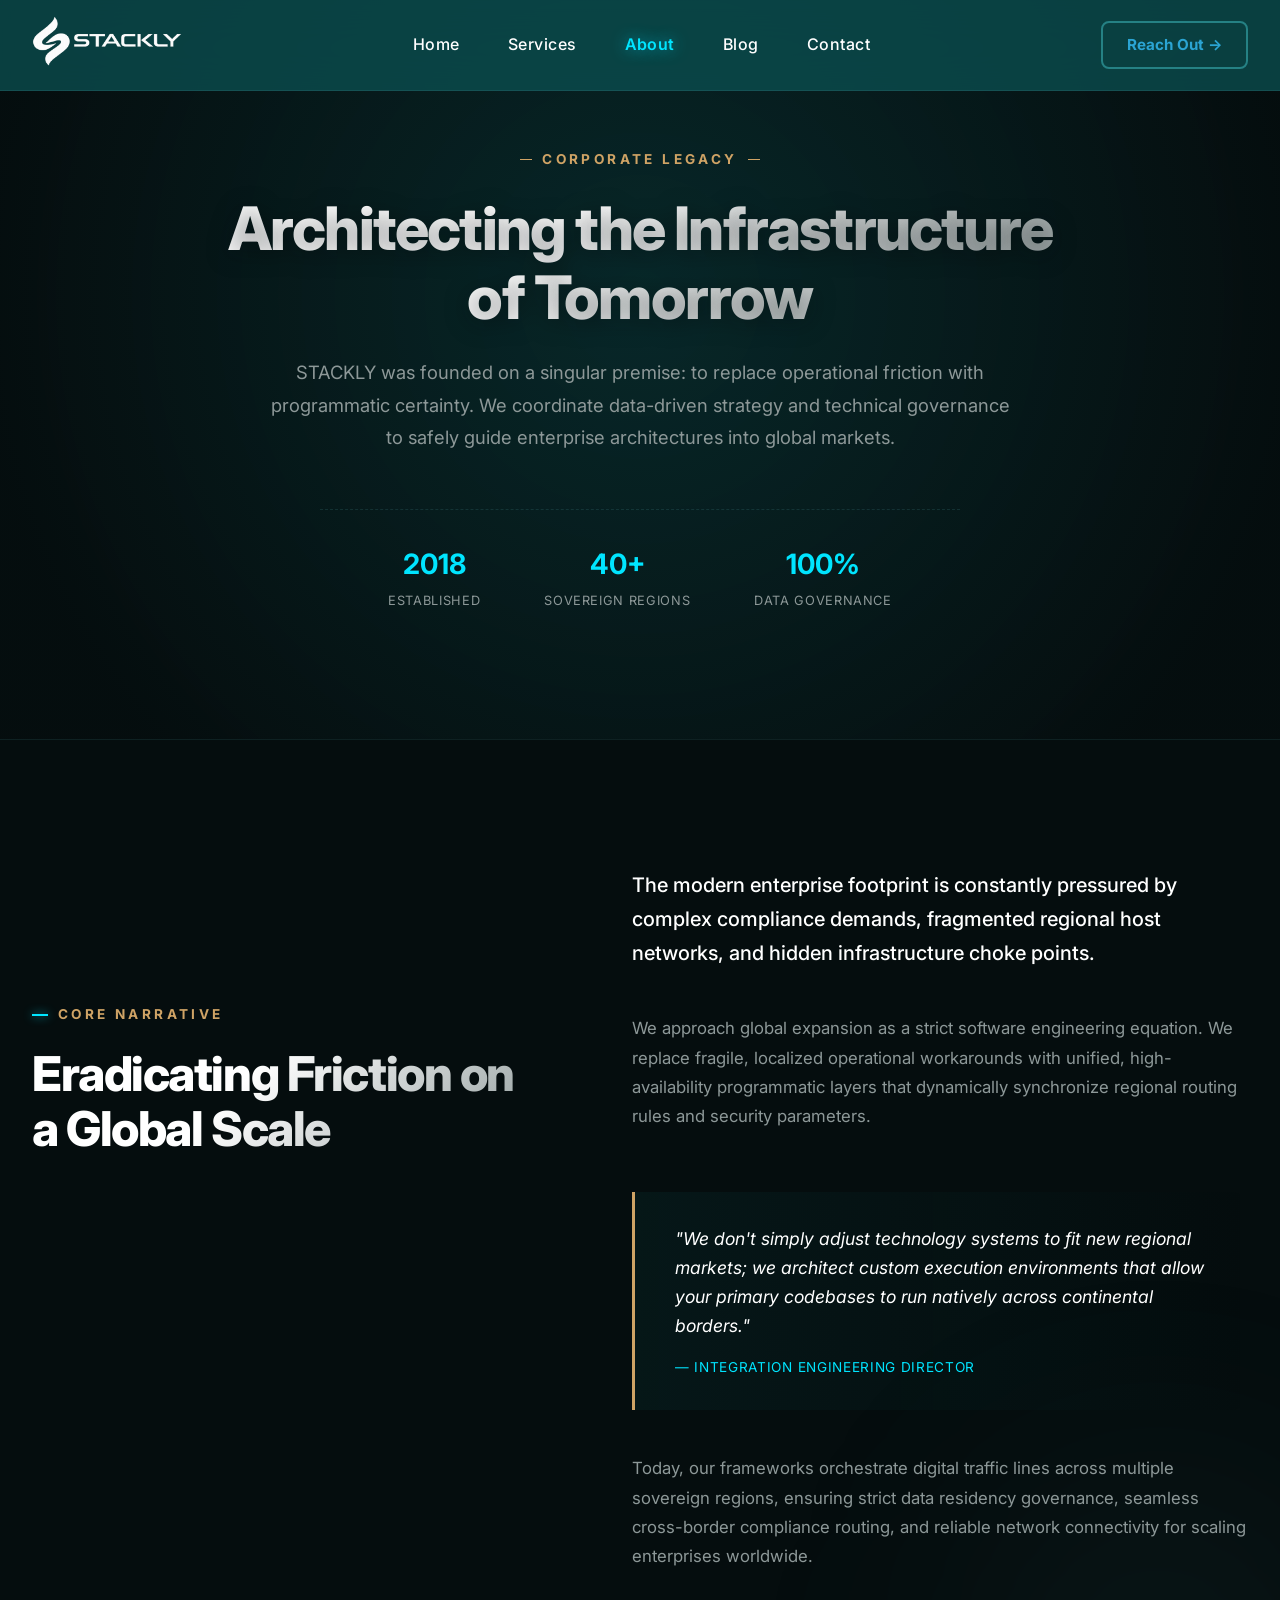
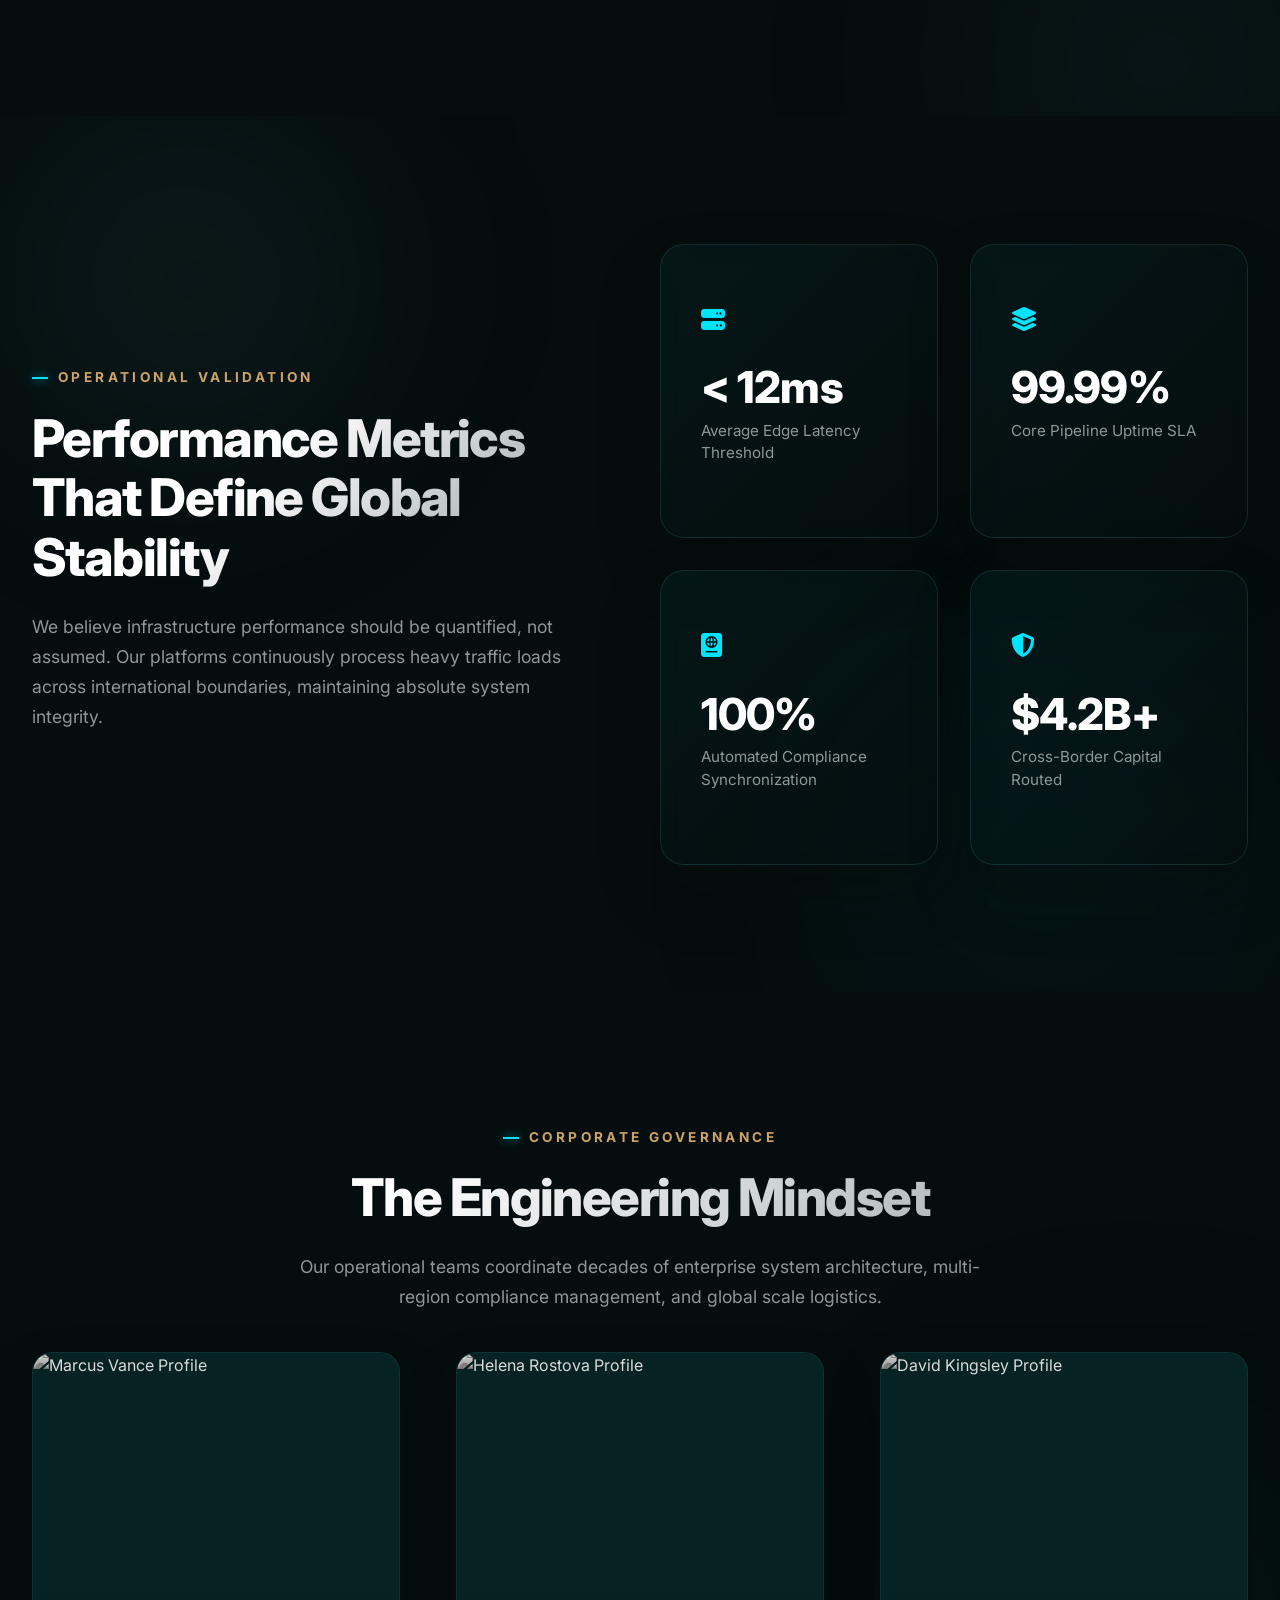
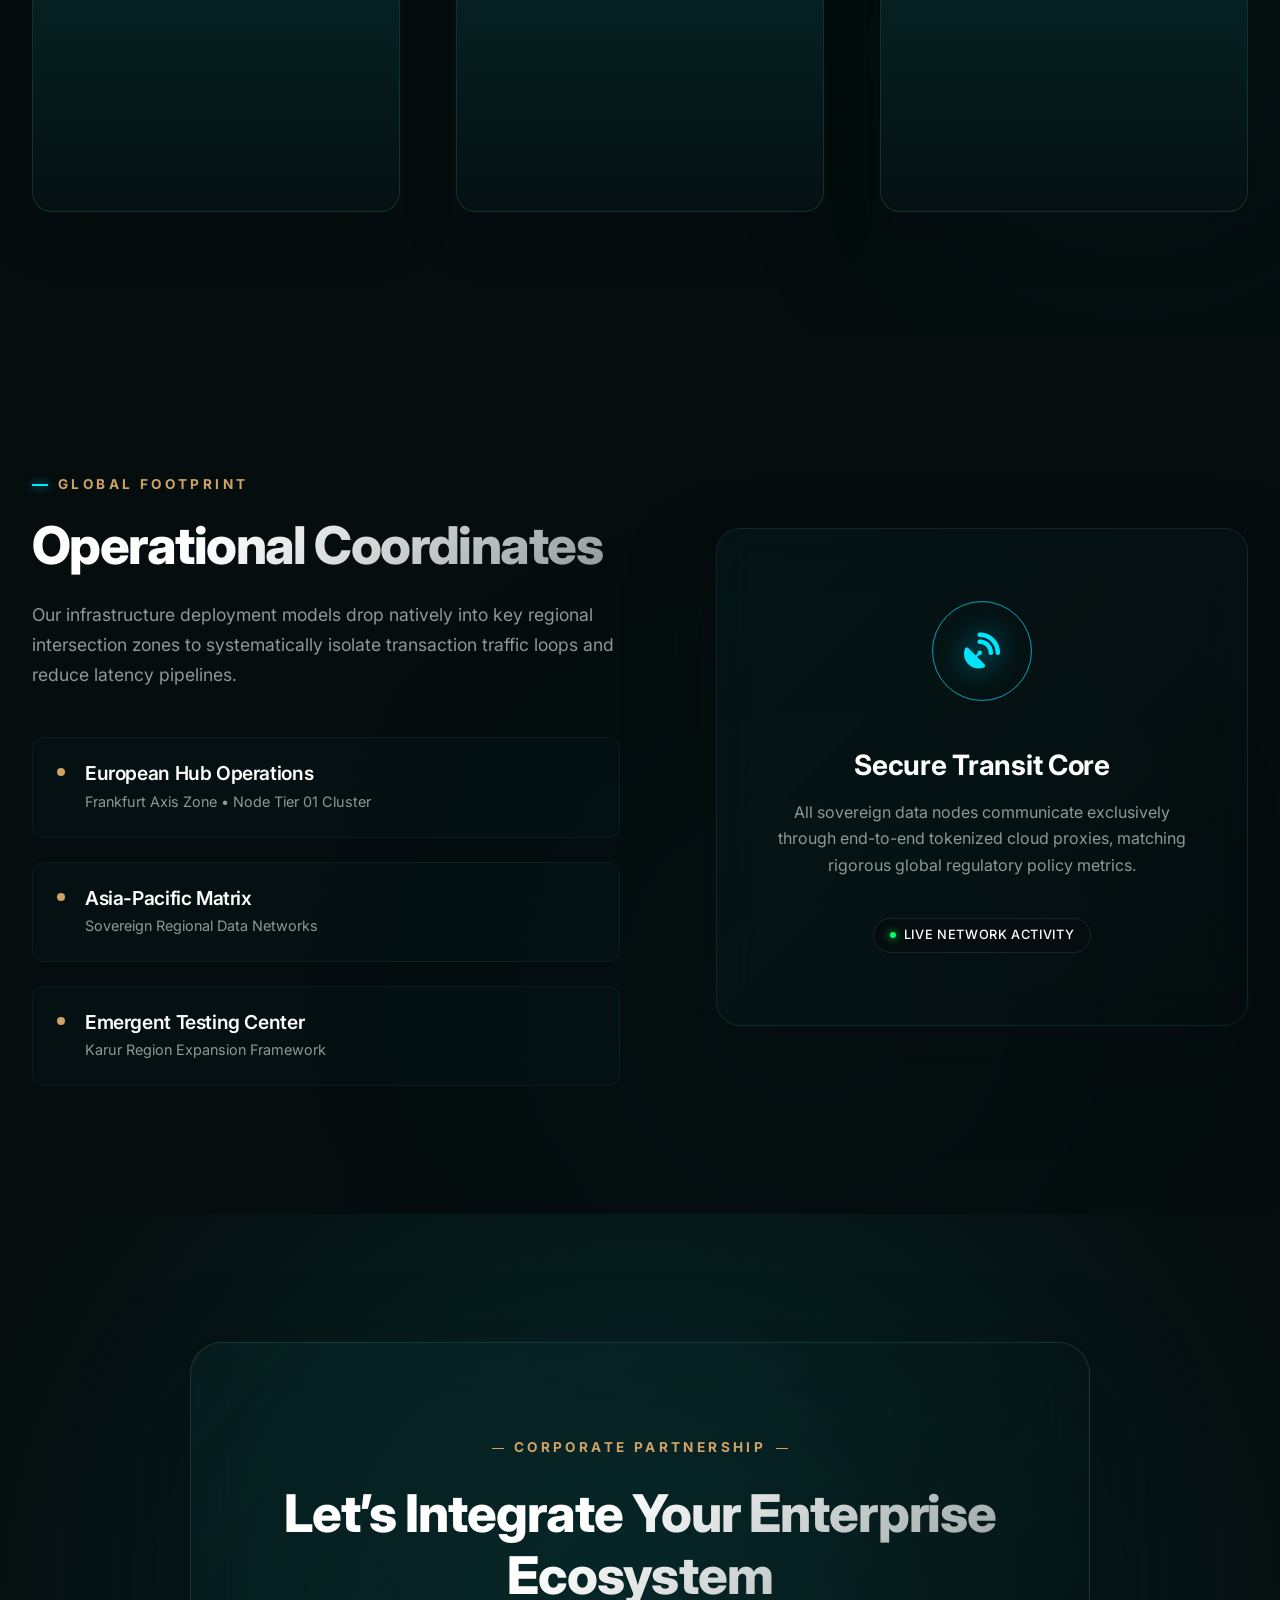
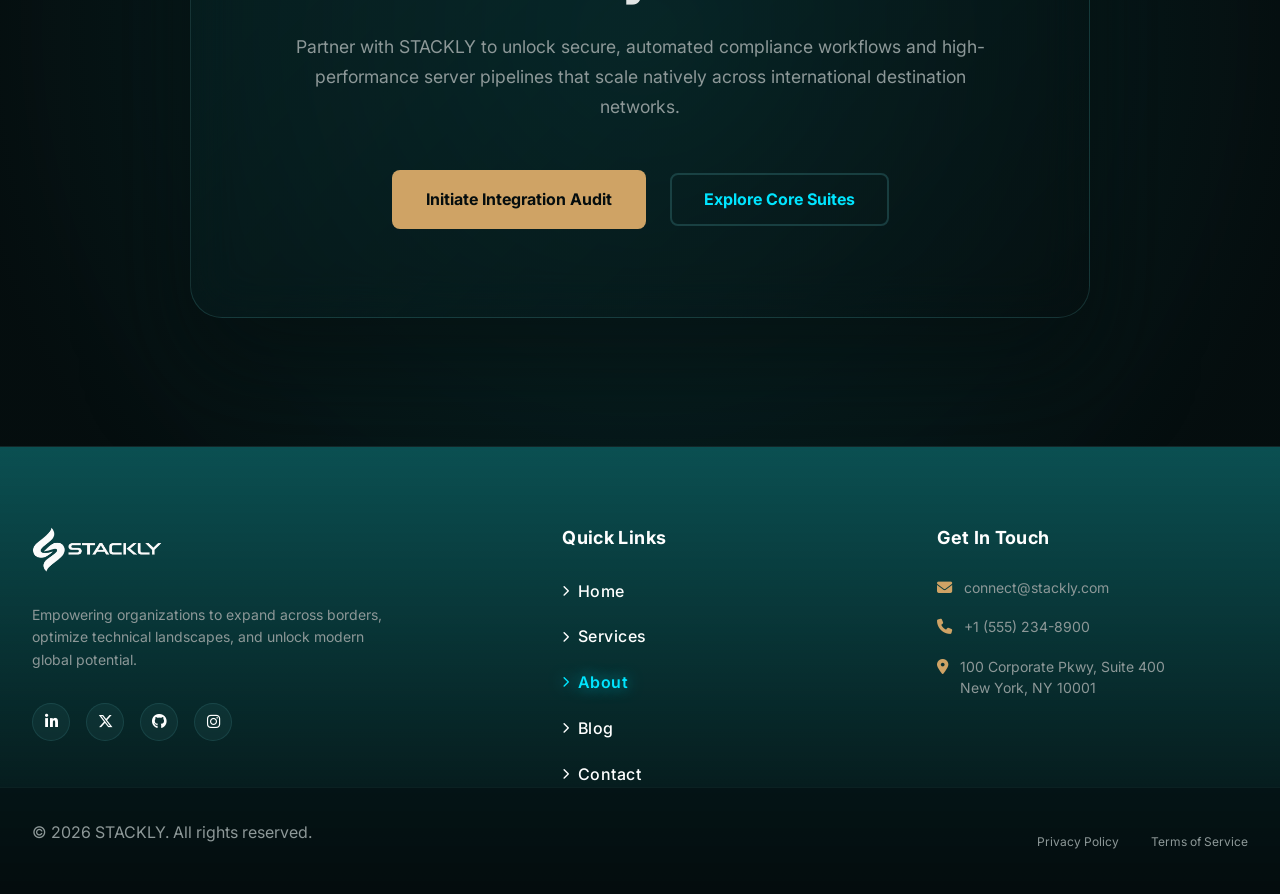
==== about.html @ 4f3c5944 "Add files via upload" ====
<!DOCTYPE html>
<html lang="en">

<head>
    <meta charset="UTF-8">
    <meta name="viewport" content="width=device-width, initial-scale=1.0">
    <title>Corporate & Business</title>
    <link rel="icon" href="./assets/bg remove.webp">

    <link rel="stylesheet"
        href="https://fonts.googleapis.com/css2?family=Inter:wght=300;400;500;600;700&family=Orbitron:wght=500;700;900&family=Syncopate:wght=700&display=swap">

    <link rel="stylesheet" href="style.css">
    <link rel="stylesheet" href="about.css">
    <link rel="stylesheet" href="root.css">

    <link href="https://fonts.googleapis.com/icon?family=Material+Icons" rel="stylesheet">
    <link rel="stylesheet" href="https://cdnjs.cloudflare.com/ajax/libs/font-awesome/6.5.1/css/all.min.css">
    <link rel="stylesheet" href="https://unpkg.com/aos@next/dist/aos.css" />
</head>

<body>

    <header class="site-header">
        <div class="container header-container">
            <a href="index.html" class="brand-logo">
                <img src="./assets/white.webp" alt="logo" width="150px" height="50px">
            </a>

            <nav class="site-nav">
                <ul class="nav-list">
                    <li><a href="index.html" class="nav-link active">Home</a></li>
                    <li><a href="service.html" class="nav-link passive">Services</a></li>
                    <li><a href="about.html" class="nav-link passive">About</a></li>
                    <li><a href="blog.html" class="nav-link passive">Blog</a></li>
                    <li><a href="contact.html" class="nav-link passive">Contact</a></li>
                    <li class="mobile-only-action">
                        <a href="auth.html" class="btn btn-primary">Reach Out &rarr;</a>
                    </li>
                </ul>
            </nav>

            <div class="header-actions">
                <a href="auth.html" class="btn btn-outline header-cta">Reach Out &rarr;</a>

                <button class="hamburger-toggle" aria-label="Toggle Menu">
                    <span class="bar line-top"></span>
                    <span class="bar line-mid"></span>
                    <span class="bar line-bot"></span>
                </button>
            </div>
        </div>
    </header>







    <!-- About Sub-Page Premium Image Overlay Hero Section -->
    <section class="about-hero-canvas" data-aos="fade-down">
        <!-- Parallax-optimized background layer -->
        <div class="about-hero-parallax-bg"></div>

        <!-- Heavy luxury gradient overlay shroud mapping to core corporate tones -->
        <div class="about-hero-shroud"></div>

        <div class="container about-hero-container">
            <!-- Main Content Presentation Box -->
            <div class="about-hero-content-box" data-aos="fade-up" data-aos-delay="150">
                <span class="about-hero-tagline">Corporate Legacy</span>
                <h1 class="about-hero-title">Architecting the Infrastructure of Tomorrow</h1>
                <p class="about-hero-narrative">
                    STACKLY was founded on a singular premise: to replace operational friction with programmatic
                    certainty. We coordinate data-driven strategy and technical governance to safely guide enterprise
                    architectures into global markets.
                </p>
                <div class="about-hero-metrics-strip">
                    <div class="mini-metric-node">
                        <span class="mini-num">2018</span>
                        <span class="mini-lbl">Established</span>
                    </div>
                    <div class="mini-metric-node">
                        <span class="mini-num">40+</span>
                        <span class="mini-lbl">Sovereign Regions</span>
                    </div>
                    <div class="mini-metric-node">
                        <span class="mini-num">100%</span>
                        <span class="mini-lbl">Data Governance</span>
                    </div>
                </div>
            </div>
        </div>
    </section>









    <section class="about-purpose-section" data-aos="fade-up">
        <!-- Subtle background layout glow accent -->
        <div class="purpose-glow-orb"></div>

        <div class="container purpose-split-grid">

            <!-- Left Side Column: Sticky Anchored Heading -->
            <div class="purpose-heading-column">
                <div class="sticky-header-wrapper">
                    <span class="purpose-subtitle">Core Narrative</span>
                    <h2 class="purpose-main-title">Eradicating Friction on a Global Scale</h2>
                </div>
            </div>

            <!-- Right Side Column: Rich Corporate Prose & Milestones -->
            <div class="purpose-text-column" data-aos="fade-left" data-aos-delay="200">
                <p class="purpose-lead-text">
                    The modern enterprise footprint is constantly pressured by complex compliance demands, fragmented
                    regional host networks, and hidden infrastructure choke points.
                </p>

                <p class="purpose-body-text">
                    We approach global expansion as a strict software engineering equation. We replace fragile,
                    localized operational workarounds with unified, high-availability programmatic layers that
                    dynamically synchronize regional routing rules and security parameters.
                </p>

                <!-- Premium Inverted Quote Shroud Box -->
                <blockquote class="purpose-executive-callout">
                    "We don't simply adjust technology systems to fit new regional markets; we architect custom
                    execution environments that allow your primary codebases to run natively across continental
                    borders."
                    <cite class="callout-author">— Integration Engineering Director</cite>
                </blockquote>

                <p class="purpose-body-text">
                    Today, our frameworks orchestrate digital traffic lines across multiple sovereign regions, ensuring
                    strict data residency governance, seamless cross-border compliance routing, and reliable network
                    connectivity for scaling enterprises worldwide.
                </p>
            </div>

        </div>
    </section>







    <!-- Re-Engineered Deep Ambient Metrics Showcase Section -->
<section class="premium-carbon-metrics-section" data-aos="fade-up">
    <!-- Luxury structural backlight glow matrix -->
    <div class="matrix-ambient-glow-core"></div>
    <div class="matrix-ambient-glow-secondary"></div>

    <div class="container metrics-split-matrix">
        
        <!-- Left Side Column: Core Strategic Value Copy -->
        <div class="metrics-narrative-block">
            <span class="carbon-subtitle">Operational Validation</span>
            <h2 class="carbon-main-title">Performance Metrics That Define Global Stability</h2>
            <p class="carbon-body-desc">
                We believe infrastructure performance should be quantified, not assumed. Our platforms continuously process heavy traffic loads across international boundaries, maintaining absolute system integrity.
            </p>
        </div>

        <!-- Right Side Column: Glassmorphic Carbon Data Grid -->
        <div class="metrics-data-grid">
            
            <!-- Metric Item 01 -->
            <div class="carbon-node-box" data-aos="zoom-in" data-aos-delay="100">
                <div class="carbon-icon-wrap"><i class="fa-solid fa-server"></i></div>
                <h3 class="carbon-big-stat">&lt; 12ms</h3>
                <p class="carbon-stat-label">Average Edge Latency Threshold</p>
            </div>

            <!-- Metric Item 02 -->
            <div class="carbon-node-box" data-aos="zoom-in" data-aos-delay="200">
                <div class="carbon-icon-wrap"><i class="fa-solid fa-layer-group"></i></div>
                <h3 class="carbon-big-stat">99.99%</h3>
                <p class="carbon-stat-label">Core Pipeline Uptime SLA</p>
            </div>

            <!-- Metric Item 03 -->
            <div class="carbon-node-box" data-aos="zoom-in" data-aos-delay="300">
                <div class="carbon-icon-wrap"><i class="fa-solid fa-passport"></i></div>
                <h3 class="carbon-big-stat">100%</h3>
                <p class="carbon-stat-label">Automated Compliance Synchronization</p>
            </div>

            <!-- Metric Item 04 -->
            <div class="carbon-node-box" data-aos="zoom-in" data-aos-delay="400">
                <div class="carbon-icon-wrap"><i class="fa-solid fa-shield-halved"></i></div>
                <h3 class="carbon-big-stat">$4.2B+</h3>
                <p class="carbon-stat-label">Cross-Border Capital Routed</p>
            </div>

        </div>

    </div>
</section>







<section class="premium-leadership-section" data-aos="fade-up">
    <!-- Ambient backlighting orb effect -->
    <div class="leadership-glow-orb"></div>

    <!-- Section Header -->
    <div class="container leadership-header-box" data-aos="fade-up" data-aos-delay="100">
        <span class="leadership-subtitle">Corporate Governance</span>
        <h2 class="leadership-main-title">The Engineering Mindset</h2>
        <p class="leadership-lead-desc">
            Our operational teams coordinate decades of enterprise system architecture, multi-region compliance management, and global scale logistics.
        </p>
    </div>

    <!-- The Interactive Content-On-Hover Frame Stream Grid -->
    <div class="container leadership-stream-grid">
        
        <!-- Leader Node 01 -->
        <div class="leader-stream-node" data-aos="fade-up" data-aos-delay="150">
            <div class="leader-visual-frame">
                <img src="https://images.unsplash.com/photo-1560250097-0b93528c311a?auto=format&fit=crop&w=600&h=750&q=80" alt="Marcus Vance Profile" class="leader-asset-img">
                <div class="leader-frame-shroud"></div>
                
                <!-- Sliding Glass Meta Content Hub Box -->
                <div class="leader-sliding-meta-box">
                    <h3 class="leader-name">Marcus Vance</h3>
                    <p class="leader-role">Chief Technology Officer</p>
                    <span class="leader-specialty-path"><i class="fa-brands fa-linkedin-in"></i> Strategy Core Focus</span>
                </div>
            </div>
        </div>

        <!-- Leader Node 02 -->
        <div class="leader-stream-node" data-aos="fade-up" data-aos-delay="300">
            <div class="leader-visual-frame">
                <img src="https://images.unsplash.com/photo-1573496359142-b8d87734a5a2?auto=format&fit=crop&w=600&h=750&q=80" alt="Helena Rostova Profile" class="leader-asset-img">
                <div class="leader-frame-shroud"></div>
                
                <!-- Sliding Glass Meta Content Hub Box -->
                <div class="leader-sliding-meta-box">
                    <h3 class="leader-name">Helena Rostova</h3>
                    <p class="leader-role">VP of Infrastructure</p>
                    <span class="leader-specialty-path"><i class="fa-brands fa-linkedin-in"></i> Network Logistics</span>
                </div>
            </div>
        </div>

        <!-- Leader Node 03 -->
        <div class="leader-stream-node" data-aos="fade-up" data-aos-delay="450">
            <div class="leader-visual-frame">
                <img src="https://images.unsplash.com/photo-1519085360753-af0119f7cbe7?auto=format&fit=crop&w=600&h=750&q=80" alt="David Kingsley Profile" class="leader-asset-img">
                <div class="leader-frame-shroud"></div>
                
                <!-- Sliding Glass Meta Content Hub Box -->
                <div class="leader-sliding-meta-box">
                    <h3 class="leader-name">David Kingsley</h3>
                    <p class="leader-role">Director of Deployment</p>
                    <span class="leader-specialty-path"><i class="fa-brands fa-linkedin-in"></i> Compliance Path</span>
                </div>
            </div>
        </div>

    </div>
</section>








<section class="premium-location-section" data-aos="fade-up">
    <!-- Ambient backlight glow -->
    <div class="location-glow-orb"></div>

    <div class="container location-grid">
        
        <!-- Left Side Column: Sovereign Operations Directories -->
        <div class="location-directory-pane" data-aos="fade-right" data-aos-delay="150">
            <span class="location-subtitle">Global Footprint</span>
            <h2 class="location-main-title">Operational Coordinates</h2>
            <p class="location-lead-desc">
                Our infrastructure deployment models drop natively into key regional intersection zones to systematically isolate transaction traffic loops and reduce latency pipelines.
            </p>

            <div class="coordinates-list-track">
                <!-- Location Node 1 -->
                <div class="coordinate-item-box">
                    <div class="coord-dot"></div>
                    <div class="coord-info">
                        <h4>European Hub Operations</h4>
                        <p>Frankfurt Axis Zone • Node Tier 01 Cluster</p>
                    </div>
                </div>

                <!-- Location Node 2 -->
                <div class="coordinate-item-box">
                    <div class="coord-dot"></div>
                    <div class="coord-info">
                        <h4>Asia-Pacific Matrix</h4>
                        <p>Sovereign Regional Data Networks</p>
                    </div>
                </div>

                <!-- Location Node 3 -->
                <div class="coordinate-item-box">
                    <div class="coord-dot"></div>
                    <div class="coord-info">
                        <h4>Emergent Testing Center</h4>
                        <p>Karur Region Expansion Framework</p>
                    </div>
                </div>
            </div>
        </div>

        <!-- Right Side Column: Premium Glass Network Core Card -->
        <div class="location-network-pane" data-aos="fade-left" data-aos-delay="300">
            <div class="network-glass-card">
                <div class="network-signal-radar">
                    <i class="fa-solid fa-satellite-dish radar-icon"></i>
                    <div class="pulse-ring ring-1"></div>
                    <div class="pulse-ring ring-2"></div>
                </div>
                <div class="network-meta-box">
                    <h3>Secure Transit Core</h3>
                    <p>All sovereign data nodes communicate exclusively through end-to-end tokenized cloud proxies, matching rigorous global regulatory policy metrics.</p>
                    <div class="network-status-strip">
                        <span class="status-indicator-tag"><span class="live-dot"></span> Live Network Activity</span>
                    </div>
                </div>
            </div>
        </div>

    </div>
</section>








<!-- About Sub-Page Premium Final CTA Section -->
<section class="about-final-cta-section" data-aos="fade-up">
    <!-- Parallax-ready background canvas image -->
    <div class="about-cta-parallax-bg"></div>
    
    <!-- Deep brand image shroud blending matrices -->
    <div class="about-cta-shroud"></div>

    <div class="container about-cta-container">
        <!-- Core Glassmorphic Panel Box -->
        <div class="about-cta-glass-card" data-aos="zoom-in" data-aos-delay="150">
            <span class="about-cta-tagline">Corporate Partnership</span>
            <h2 class="about-cta-title">Let’s Integrate Your Enterprise Ecosystem</h2>
            <p class="about-cta-body-text">
                Partner with STACKLY to unlock secure, automated compliance workflows and high-performance server pipelines that scale natively across international destination networks.
            </p>

            <!-- Conversion Action Triggers -->
            <div class="about-cta-actions">
                <a href="contact.html" class="btn btn-primary cta-vanguard-btn">Initiate Integration Audit</a>
                <a href="service.html" class="btn btn-outline cta-secondary-btn">Explore Core Suites</a>
            </div>
        </div>
    </div>
</section>







    <footer class="site-footer">
        <div class="container footer-container">
            <div class="footer-brand-box">
                <a href="index.html" class="footer-logo">
                    <img src="./assets/white.webp" alt="logo" width="130px" height="45px">
                </a>
                <p class="footer-brand-desc">
                    Empowering organizations to expand across borders, optimize technical landscapes, and unlock modern
                    global potential.
                </p>
                <div class="footer-socials">
                    <a href="error.html" aria-label="LinkedIn" class="social-icon"><i
                            class="fa-brands fa-linkedin-in"></i></a>
                    <a href="error.html" aria-label="X (Twitter)" class="social-icon"><i
                            class="fa-brands fa-x-twitter"></i></a>
                    <a href="error.html" aria-label="GitHub" class="social-icon"><i class="fa-brands fa-github"></i></a>
                    <a href="error.html" aria-label="Instagram" class="social-icon"><i
                            class="fa-brands fa-instagram"></i></a>
                </div>
            </div>

            <div class="footer-links-box">
                <h4 class="footer-title">Quick Links</h4>
                <ul class="footer-nav-list">
                    <li><a href="index.html" class="nav-link active"><i
                                class="fa-solid fa-chevron-right link-arrow"></i> Home</a></li>
                    <li><a href="service.html" class="nav-link passive"><i
                                class="fa-solid fa-chevron-right link-arrow"></i> Services</a></li>
                    <li><a href="about.html" class="nav-link passive"><i
                                class="fa-solid fa-chevron-right link-arrow"></i> About</a></li>
                    <li><a href="blog.html" class="nav-link passive"><i
                                class="fa-solid fa-chevron-right link-arrow"></i> Blog</a></li>
                    <li><a href="contact.html" class="nav-link passive"><i
                                class="fa-solid fa-chevron-right link-arrow"></i> Contact</a></li>
                </ul>
            </div>

            <div class="footer-contact-box">
                <h4 class="footer-title">Get In Touch</h4>
                <ul class="contact-info-list">
                    <li>
                        <i class="fa-solid fa-envelope contact-icon"></i>
                        <span>connect@stackly.com</span>
                    </li>
                    <li>
                        <i class="fa-solid fa-phone contact-icon"></i>
                        <span>+1 (555) 234-8900</span>
                    </li>
                    <li>
                        <i class="fa-solid fa-location-dot contact-icon"></i>
                        <span>100 Corporate Pkwy, Suite 400<br>New York, NY 10001</span>
                    </li>
                </ul>
            </div>
        </div>

        <div class="footer-bottom-bar">
            <div class="container footer-bottom-flex">
                <p>&copy; 2026 STACKLY. All rights reserved.</p>
                <div class="footer-legal-links">
                    <a href="error.html">Privacy Policy</a>
                    <a href="error.html">Terms of Service</a>
                </div>
            </div>
        </div>
    </footer>








    <script src="script.js"></script>

    <!-- AOS Library Core Script -->
    <script src="https://unpkg.com/aos@next/dist/aos.js"></script>

    <script>
        // Custom fluid curve styling configurations for AOS
        AOS.init({
            duration: 1000,
            easing: 'cubic-bezier(0.16, 1, 0.3, 1)', // Premium easeOutExpo timing
            once: true,
            offset: 100,
            delay: 50,
            disable: 'mobile' // Optional: bypasses layout computations on small viewports for ultra-fluid performance
        });
    </script>



</body>

</html>
---- style.css ----
/* ==========================================================================
   HEADER LAYOUT BASE
   ========================================================================== */
.site-header {
  position: fixed;
  top: 0;
  left: 0;
  width: 100%;
  z-index: 2000;
  background: rgba(11, 80, 82, 0.75); /* Locked-in deep teal core transparency */
  backdrop-filter: blur(20px);
  -webkit-backdrop-filter: blur(20px);
  border-bottom: 1px solid rgba(71, 146, 148, 0.2);
  transition: background-color 0.4s ease;
}

.header-container {
  display: flex;
  align-items: center;
  justify-content: space-between;
  height: 90px;
  padding: 0 2rem;
  transition: height 0.3s ease;
}

.site-header.scrolled .header-container {
  height: 75px; /* Subtle layout shrinkage upon scrolling downwards */
}

/* ==========================================================================
   NAV LINK WORK TRACK (DESKTOP MODE)
   ========================================================================== */
.site-nav .nav-list {
  display: flex;
  align-items: center;
  gap: 3rem;
}

.mobile-only-action {
  display: none; /* Hide the extra mobile button row on desktop sizes */
}

.nav-link {
  font-family: var(--font-body, 'Inter', sans-serif);
  font-size: var(--fs-body, 1rem);
  text-decoration: none;
  font-weight: 500;
  letter-spacing: 0.03em;
  transition: color 0.4s cubic-bezier(0.25, 0.8, 0.25, 1), text-shadow 0.4s ease;
}

/* Premium Highlight State (Glow color cross-fade) */
.nav-link.active {
  color: var(--secondary-cyan, #00e5ff) !important;
  text-shadow: 0 0 15px rgba(0, 229, 255, 0.6);
  font-weight: 600;
}

.nav-link.passive {
  color: var(--neutral-white, #ffffff);
}

.nav-link:hover {
  color: var(--secondary-cyan, #00e5ff) !important;
}

/* --- Action Placement Layouts --- */
.header-actions {
  display: flex;
  align-items: center;
  gap: 1.5rem;
}

.header-cta {
  padding: 10px 24px !important;
  font-size: 0.95rem !important;
}

/* ==========================================================================
   HAMBURGER TOGGLE BUTTON
   ========================================================================== */
.hamburger-toggle {
  display: none;
  flex-direction: column;
  justify-content: space-between;
  width: 28px;
  height: 20px;
  background: transparent;
  border: none;
  cursor: pointer;
  z-index: 2500;
  padding: 0;
}

.hamburger-toggle .bar {
  width: 100%;
  height: 2px;
  background-color: var(--neutral-white, #ffffff);
  transition: all 0.4s cubic-bezier(0.25, 0.8, 0.25, 1);
}

/* ==========================================================================
   RESPONSIVE DESIGN TRANSFORMS (ONE MENU BECOMES MOBILE DRAWER)
   ========================================================================== */
@media (max-width: 991px) {
  .header-cta {
    display: none; /* Hide standard structural desktop CTA layout button */
  }

  .hamburger-toggle {
    display: flex; /* Show classy dynamic hamburger controls */
  }

  /* Morphing navigation layout structure directly into the fullscreen panel */
  .site-nav {
    position: fixed;
    top: 70px;
    left: 0;
    width: 100%;
    height: 100vh;
    background: radial-gradient(circle at top right, var(--primary-75, #113c3d), var(--neutral-black, #050d0e));
    z-index: 1500;
    display: flex;
    justify-content: center;
    align-items: center;
    
    /* Animation entry system defaults */
    opacity: 0;
    visibility: hidden;
    clip-path: circle(30px at calc(100% - 4rem) 45px);
    transition: opacity 0.5s ease, clip-path 0.6s cubic-bezier(0.25, 0.8, 0.25, 1), visibility 0.5s;
  }

  .site-nav .nav-list {
    flex-direction: column;
    gap: 1.5rem;
    text-align: center;
    width: 100%;
    max-width: 320px;
    padding: 1.5rem;
  }

  .site-nav .nav-link {
    font-size: 2rem;
    font-family: var(--font-heading, 'Inter', sans-serif);
    opacity: 0;
    transform: translateY(20px);
    transition: transform 0.4s ease, opacity 0.4s ease;
  }

  .mobile-only-action {
    display: block; /* Reveal CTA inside list structure safely on mobile screens */
    width: 100%;
    margin-top: 1rem;
    opacity: 0;
    transform: translateY(20px);
    transition: transform 0.4s ease 0.3s, opacity 0.4s ease 0.3s;
  }

  .header-actions a{
    display: none;
}
}

/* ==========================================================================
   JAVASCRIPT ACTIVE ANIMATION CONTROL BLOCKS
   ========================================================================== */
body.menu-open {
  overflow: hidden;
}

body.menu-open .site-nav {
  opacity: 1;
  visibility: visible;
  clip-path: circle(150% at calc(100% - 4rem) 45px);
}

/* Staggered text links animation reveals inside mobile viewport drawer */
body.menu-open .site-nav .nav-link {
  opacity: 1;
  transform: translateY(0);
}
body.menu-open .nav-list li:nth-child(1) .nav-link { transition-delay: 0.1s; }
body.menu-open .nav-list li:nth-child(2) .nav-link { transition-delay: 0.15s; }
body.menu-open .nav-list li:nth-child(3) .nav-link { transition-delay: 0.2s; }
body.menu-open .nav-list li:nth-child(4) .nav-link { transition-delay: 0.25s; }
body.menu-open .nav-list li:nth-child(5) .nav-link { transition-delay: 0.3s; }
body.menu-open .mobile-only-action { opacity: 1; transform: translateY(0); }

/* Morphing Hamburger Cross Transformations */
body.menu-open .line-top {
  transform: translateY(9px) rotate(45deg);
  background-color: var(--secondary-cyan, #00e5ff);
}

body.menu-open .line-mid {
  opacity: 0;
  transform: scaleX(0);
}

body.menu-open .line-bot {
  transform: translateY(-9px) rotate(-45deg);
  background-color: var(--secondary-cyan, #00e5ff);
}








/* ==========================================================================
   PREMIUM AUTOPLAY OVERLAY HERO SYSTEM
   ========================================================================== */
.premium-hero {
  position: relative;
  width: 100%;
  min-height: 100vh;
  display: flex;
  align-items: center;
  justify-content: center;
  overflow: hidden;
  background-color: #050d0e; /* Fallback baseline black neutral match */
  padding-top: 90px;
  padding-bottom: 4rem;
}

/* --- Core Cinematic Multi-Image Background Slider Track --- */
.hero-bg-slider {
  position: absolute;
  top: 0; left: 0; width: 100%; height: 100%;
  z-index: 1;
}

.slide-img {
  position: absolute;
  top: 0; left: 0; width: 100%; height: 100%;
  background-size: cover;
  background-position: center;
  background-repeat: no-repeat;
  opacity: 0;
  transform: scale(1.08);
  transition: opacity 1.4s cubic-bezier(0.16, 1, 0.3, 1), transform 1.4s cubic-bezier(0.16, 1, 0.3, 1);
  z-index: 1;
}

.slide-img.active {
  opacity: 1;
  transform: scale(1);
  z-index: 2;
}

/* --- Atmospheric Vignette Color Grading Blend Layer --- */
.hero-overlay-shub {
  position: absolute;
  top: 0; left: 0; width: 100%; height: 100%;
  /* Blends deep background canvas with core brand dark teal context safely */
  background: radial-gradient(circle at 70% 30%, rgba(11, 80, 82, 0.35) 0%, rgba(5, 13, 14, 0.92) 80%),
              linear-gradient(180deg, rgba(5, 13, 14, 0.5) 0%, rgba(5, 13, 14, 1) 100%);
  z-index: 3;
  pointer-events: none;
}

/* --- Typography Content Box Matrix --- */
.hero-container-inner {
  position: relative;
  z-index: 10;
  width: 100%;
}

.hero-text-engine {
  max-width: 820px;
  margin: 0 auto;
  text-align: center;
  background: rgba(11, 80, 82, 0.1);
  border: 1px solid rgba(71, 146, 148, 0.15);
  backdrop-filter: blur(16px);
  -webkit-backdrop-filter: blur(16px);
  padding: 5rem 4rem;
  border-radius: 24px;
  box-shadow: 0 40px 80px rgba(5, 13, 14, 0.6);
}

/* --- Rotating Text Animation Engine Container --- */
.headline-frame-wrapper {
  position: relative;
  min-height: 120px; /* Safeguards layout height preservation during text swapping transformations */
  margin-bottom: 1.5rem;
  display: flex;
  align-items: center;
  justify-content: center;
}

.slide-headline {
  position: absolute;
  font-family: var(--font-heading, 'Plus Jakarta Sans', sans-serif);
  font-size: 3.5rem;
  font-weight: 800;
  line-height: 1.2;
  letter-spacing: -0.02em;
  color: var(--neutral-white, #ffffff);
  opacity: 0;
  transform: translateY(25px);
  pointer-events: none;
  transition: opacity 0.8s cubic-bezier(0.16, 1, 0.3, 1), transform 0.8s cubic-bezier(0.16, 1, 0.3, 1);
  width: 100%;
}

.slide-headline.active {
  position: relative;
  opacity: 1;
  transform: translateY(0);
  pointer-events: auto;
}

.highlight-cyan {
  color: var(--secondary-cyan, #00e5ff);
  text-shadow: 0 0 25px rgba(0, 229, 255, 0.3);
}

.hero-summary-desc {
  font-family: var(--font-body, 'Inter', sans-serif);
  font-size: 1.125rem;
  line-height: 1.65;
  color: var(--neutral-grey, #8d9898);
  max-width: 640px;
  margin: 0 auto 3rem auto;
}

.hero-cta-twin-rack {
  display: flex;
  align-items: center;
  justify-content: center;
  gap: 1.5rem;
}

/* --- Fractional Stepper Index Position Tracker --- */
.hero-fraction-indicator {
  position: absolute;
  bottom: 4rem;
  left: 4rem;
  z-index: 10;
  font-family: var(--font-heading, 'Plus Jakarta Sans', sans-serif);
  font-size: 1.25rem;
  font-weight: 700;
  color: var(--neutral-white, #ffffff);
  display: flex;
  align-items: center;
  gap: 8px;
  letter-spacing: 0.05em;
}

.hero-fraction-indicator .divider {
  color: rgba(71, 146, 148, 0.4);
}

.hero-fraction-indicator .total-steps {
  color: var(--neutral-grey, #8d9898);
}

/* ==========================================================================
   CLASSY 768PX RESPONSIVE BREAKPOINT QUERY LAYOUT
   ========================================================================== */
@media (max-width: 768px) {
  .premium-hero {
    padding-top: 110px;
  }

  .hero-text-engine {
    padding: 3.5rem 1.5rem;
    margin: 0 1rem;
    border-radius: 16px;
  }

  .headline-frame-wrapper {
    min-height: 90px;
    margin-bottom: 1rem;
  }

  .slide-headline {
    font-size: 2.25rem;
  }

  .hero-summary-desc {
    font-size: 0.95rem;
    margin-bottom: 2.5rem;
    line-height: 1.6;
  }

  .hero-cta-twin-rack {
    flex-direction: column;
    width: 100%;
    gap: 1rem;
  }

  .hero-cta-twin-rack .btn {
    width: 100%;
    padding: 14px 24px !important;
  }

  .hero-fraction-indicator {
    left: 50%;
    transform: translateX(-50%);
    bottom: 2rem;
  }
}








/* ==========================================================================
   PREMIUM TRUSTED CUSTOMERS MARQUEE SYSTEM
   ========================================================================== */
.trusted-partners-section {
  background-color: #050d0e; /* Fixed canvas dark base background */
  padding: 6rem 0;
  overflow: hidden;
  position: relative;
  z-index: 10;
}

.partner-header-box {
  text-align: center;
  margin-bottom: 4rem;
}

.partner-subtitle {
  display: inline-block;
  font-family: var(--font-body, 'Inter', sans-serif);
  color: var(--secondary-gold, #cfa365); /* Brand accent gold */
  font-weight: 600;
  font-size: 0.9rem;
  text-transform: uppercase;
  letter-spacing: 0.15em;
  margin-bottom: 0.75rem;
}

.partner-main-title {
  font-family: var(--font-heading, 'Plus Jakarta Sans', sans-serif);
  font-size: 2.25rem;
  font-weight: 700;
  color: var(--neutral-white, #ffffff);
  letter-spacing: -0.02em;
}

/* --- Marquee Viewport Slider & Soft Linear Gradient Vignette Masks --- */
.marquee-viewport-container {
  display: flex;
  overflow: hidden;
  user-select: none;
  position: relative;
  width: 100%;
  padding: 1.5rem 0;
  
  /* Modern CSS mask to softly fade logos out on left and right screen edges */
  mask-image: linear-gradient(to right, transparent 0%, #000 15%, #000 85%, transparent 100%);
  -webkit-mask-image: linear-gradient(to right, transparent 0%, #000 15%, #000 85%, transparent 100%);
}

.marquee-moving-track {
  display: flex;
  gap: 2rem;
  width: max-content;
}

/* Linear loop animation running at hardware level via transform properties */
.marquee-group {
  flex-shrink: 0;
  display: flex;
  align-items: center;
  justify-content: space-around;
  gap: 2rem;
  min-width: 100%;
  animation: scrollMarqueeTrack 25s linear infinite;
}

/* Pause track motion gracefully on user element interaction */
.marquee-viewport-container:hover .marquee-group {
  animation-play-state: paused;
}

/* --- Premium Logo Glassmorphism Cards Layout --- */
.partner-logo-card {
  background: rgba(11, 80, 82, 0.1); /* Subdued brand deep teal background context */
  border: 1px solid rgba(71, 146, 148, 0.15);
  padding: 1.5rem 3rem;
  border-radius: 12px;
  display: flex;
  align-items: center;
  gap: 12px;
  color: var(--neutral-grey, #8d9898);
  font-size: 1.25rem;
  font-family: var(--font-heading, 'Plus Jakarta Sans', sans-serif);
  font-weight: 600;
  letter-spacing: -0.01em;
  transition: all 0.4s cubic-bezier(0.16, 1, 0.3, 1);
}

.partner-logo-card i {
  font-size: 1.75rem;
  transition: color 0.3s ease;
}

/* Subtle, responsive hover interaction */
.partner-logo-card:hover {
  color: var(--neutral-white, #ffffff);
  background: rgba(11, 80, 82, 0.25);
  border-color: var(--secondary-cyan, #00e5ff);
  transform: translateY(-2px);
  box-shadow: 0 10px 25px rgba(0, 229, 255, 0.15);
}

.partner-logo-card:hover i {
  color: var(--secondary-cyan, #00e5ff);
}

/* ==========================================================================
   INFINITE MARQUEE TRANSLATION KEYFRAME
   ========================================================================== */
@keyframes scrollMarqueeTrack {
  0% { transform: translateX(0); }
  100% { transform: translateX(calc(-100% - 2rem)); }
}

/* ==========================================================================
   CLASSY 768PX RESPONSIVE BREAKPOINT SCALINGS
   ========================================================================== */
@media (max-width: 768px) {
  .trusted-partners-section {
    padding: 4rem 0;
  }

  .partner-header-box {
    margin-bottom: 2.5rem;
    padding: 0 1rem;
  }

  .partner-main-title {
    font-size: 1.75rem;
    line-height: 1.3;
  }

  .partner-subtitle {
    font-size: 0.8rem;
    margin-bottom: 0.5rem;
  }

  .partner-logo-card {
    padding: 1.15rem 2rem;
    font-size: 1.05rem;
    border-radius: 8px;
  }

  .partner-logo-card i {
    font-size: 1.4rem;
  }

  /* Make translation move slightly faster across narrower screens to retain fluidity */
  .marquee-group {
    animation-duration: 18s;
    gap: 1.25rem;
  }
  
  .marquee-moving-track {
    gap: 1.25rem;
  }
}










/* ==========================================================================
   PREMIUM SPLIT ABOUT SECTION WITH AUTO IMAGE CYCLE
   ========================================================================== */
.premium-about-section {
  background-color: #050d0e; /* Fixed dark corporate background context */
  padding: 8rem 0;
  position: relative;
  overflow: hidden;
  z-index: 10;
}

.about-glow-orb {
  position: absolute;
  top: 40%;
  right: -10%;
  width: 600px;
  height: 600px;
  border-radius: 50%;
  background: radial-gradient(circle, rgba(11, 80, 82, 0.25) 0%, transparent 70%);
  filter: blur(130px);
  pointer-events: none;
  z-index: 1;
}

.about-grid {
  display: grid;
  grid-template-columns: 1.1fr 0.9fr;
  gap: 5rem;
  align-items: center;
  position: relative;
  z-index: 5;
}

/* --- Left Side Content Area Typography --- */
.about-subtitle {
  display: inline-block;
  font-family: var(--font-body, 'Inter', sans-serif);
  color: var(--secondary-gold, #cfa365);
  font-weight: 600;
  font-size: 0.9rem;
  text-transform: uppercase;
  letter-spacing: 0.15em;
  margin-bottom: 1rem;
}

.about-main-title {
  font-family: var(--font-heading, 'Plus Jakarta Sans', sans-serif);
  font-size: 2.75rem;
  font-weight: 700;
  line-height: 1.25;
  color: var(--neutral-white, #ffffff);
  margin-bottom: 1.5rem;
  letter-spacing: -0.02em;
}

.about-description {
  font-family: var(--font-body, 'Inter', sans-serif);
  font-size: 1.05rem;
  line-height: 1.7;
  color: var(--neutral-grey, #8d9898);
  margin-bottom: 2.5rem;
}

/* --- Core Feature Blocks Grid Layout --- */
.about-features-grid {
  display: flex;
  flex-direction: column;
  gap: 2rem;
  margin-bottom: 3rem;
}

.feature-item {
  display: flex;
  align-items: flex-start;
  gap: 1.25rem;
}

.feature-icon-box {
  background: rgba(71, 146, 148, 0.1);
  border: 1px solid rgba(71, 146, 148, 0.2);
  width: 48px;
  height: 48px;
  border-radius: 10px;
  display: flex;
  align-items: center;
  justify-content: center;
  color: var(--secondary-cyan, #00e5ff);
  font-size: 1.2rem;
  flex-shrink: 0;
}

.feature-item h4 {
  font-family: var(--font-heading, 'Plus Jakarta Sans', sans-serif);
  font-size: 1.15rem;
  color: var(--neutral-white, #ffffff);
  margin-bottom: 0.5rem;
  font-weight: 600;
}

.feature-item p {
  font-family: var(--font-body, 'Inter', sans-serif);
  font-size: 0.95rem;
  line-height: 1.5;
  color: var(--neutral-grey, #8d9898);
  margin-bottom: 0;
}

/* --- Right Side Luxury Floating Image Frame Matrix --- */
.about-visual-column {
  display: flex;
  justify-content: center;
  align-items: center;
}

.about-slider-frame {
  position: relative;
  width: 100%;
  max-width: 460px;
  aspect-ratio: 4 / 5;
}

/* Classy abstract floating gold layout frame lines behind image frame */
.deco-border {
  position: absolute;
  top: 20px;
  left: 20px;
  width: 100%;
  height: 100%;
  border: 2px solid var(--secondary-gold, #cfa365);
  border-radius: 16px;
  opacity: 0.3;
  pointer-events: none;
  z-index: 1;
  transition: transform 0.5s cubic-bezier(0.16, 1, 0.3, 1);
}

.about-slider-frame:hover .deco-border {
  transform: translate(8px, 8px);
}

.about-image-slider {
  position: relative;
  width: 100%;
  height: 100%;
  border-radius: 16px;
  overflow: hidden;
  border: 1px solid rgba(71, 146, 148, 0.2);
  z-index: 2;
  box-shadow: 0 30px 60px rgba(5, 13, 14, 0.5);
}

.about-slide {
  position: absolute;
  top: 0; left: 0; width: 100%; height: 100%;
  background-size: cover;
  background-position: center;
  opacity: 0;
  transform: scale(1.05);
  transition: opacity 1.2s cubic-bezier(0.16, 1, 0.3, 1), transform 1.2s cubic-bezier(0.16, 1, 0.3, 1);
}

.about-slide.active {
  opacity: 1;
  transform: scale(1);
}

/* ==========================================================================
   CLASSY 768PX RESPONSIVE BREAKPOINT QUERY LAYOUT
   ========================================================================== */
@media (max-width: 768px) {
  .premium-about-section {
    padding: 5rem 0;
  }

  .about-grid {
    grid-template-columns: 1fr;
    gap: 4rem;
  }

  .about-content {
    text-align: center;
    padding: 0 1rem;
  }

  .about-main-title {
    font-size: 2rem;
    line-height: 1.3;
  }

  .about-description {
    font-size: 0.95rem;
    margin-bottom: 2rem;
  }

  .feature-item {
    flex-direction: column;
    align-items: center;
    text-align: center;
    gap: 0.75rem;
  }

  .about-action-row {
    display: flex;
    justify-content: center;
  }

  .about-action-row .btn {
    width: 100%;
    max-width: 320px;
  }

  .about-slider-frame {
    max-width: 360px;
    margin: 0 auto;
  }

  .deco-border {
    display: none; /* Strip overlapping layouts for streamlined mobile viewport parsing */
  }
}







/* ==========================================================================
   PREMIUM CAPABILITIES GRID SYSTEM
   ========================================================================== */
.premium-services-section {
  background-color: #050d0e; /* Fixed locked brand dark background */
  padding: 8rem 0;
  position: relative;
  overflow: hidden;
  z-index: 10;
}

.services-glow-orb {
  position: absolute;
  bottom: -10%;
  left: -10%;
  width: 550px;
  height: 550px;
  border-radius: 50%;
  background: radial-gradient(circle, rgba(0, 229, 255, 0.15) 0%, transparent 70%);
  filter: blur(140px);
  pointer-events: none;
  z-index: 1;
}

.services-header-box {
  text-align: center;
  max-width: 700px;
  margin: 0 auto 5rem auto;
}

/* --- Re-Engineered Styled Header Typography Components --- */
.services-subtitle {
  display: inline-flex;
  align-items: center;
  gap: 10px;
  font-family: var(--font-body, 'Inter', sans-serif);
  color: var(--secondary-gold, #cfa365);
  font-weight: 700;
  font-size: 0.85rem;
  text-transform: uppercase;
  letter-spacing: 0.25em;
  margin-bottom: 1.25rem;
}

.services-subtitle::before {
  content: '';
  display: inline-block;
  width: 16px;
  height: 2px;
  background-color: var(--secondary-cyan, #00e5ff);
  box-shadow: 0 0 10px rgba(0, 229, 255, 0.8);
}

.services-main-title {
  font-family: var(--font-heading, 'Plus Jakarta Sans', sans-serif);
  font-size: 3.25rem;
  font-weight: 800;
  line-height: 1.15;
  letter-spacing: -0.03em;
  background: linear-gradient(135deg, #ffffff 30%, var(--neutral-grey, #8d9898) 100%);
  -webkit-background-clip: text;
  -webkit-text-fill-color: transparent;
  background-clip: text;
}

/* ==========================================================================
   THE CORE CAPABILITIES MATRIX GRID LAYOUT
   ========================================================================== */
.services-matrix-grid {
  display: grid;
  grid-template-columns: repeat(3, 1fr);
  gap: 2.5rem;
  position: relative;
  z-index: 5;
}

/* --- High-End Executive Glassmorphism Item Cards --- */
.service-card-item {
  background: rgba(11, 80, 82, 0.12); /* Balanced brand core tint */
  border: 1px solid rgba(71, 146, 148, 0.15);
  border-radius: 20px;
  padding: 3.5rem 2.5rem;
  position: relative;
  overflow: hidden;
  transition: all 0.5s cubic-bezier(0.16, 1, 0.3, 1);
}

/* Dynamic abstract inner glowing ring backdrop */
.card-glow-barrier {
  position: absolute;
  top: -50%; left: -50%; width: 200%; height: 200%;
  background: radial-gradient(circle at 50% 50%, rgba(0, 229, 255, 0.04) 0%, transparent 50%);
  pointer-events: none;
  opacity: 0;
  transition: opacity 0.5s ease;
}

.card-icon-header {
  background: rgba(71, 146, 148, 0.1);
  border: 1px solid rgba(71, 146, 148, 0.2);
  width: 56px;
  height: 56px;
  border-radius: 12px;
  display: flex;
  align-items: center;
  justify-content: center;
  color: var(--secondary-cyan, #00e5ff);
  font-size: 1.5rem;
  margin-bottom: 2rem;
  transition: all 0.4s ease;
}

.service-card-item h3 {
  font-family: var(--font-heading, 'Plus Jakarta Sans', sans-serif);
  font-size: 1.5rem;
  font-weight: 700;
  color: var(--neutral-white, #ffffff);
  margin-bottom: 1rem;
  letter-spacing: -0.01em;
}

.service-card-item p {
  font-family: var(--font-body, 'Inter', sans-serif);
  font-size: 0.95rem;
  line-height: 1.65;
  color: var(--neutral-grey, #8d9898);
  margin-bottom: 2.5rem;
}

/* Premium micro-animated contextual CTA text links */
.card-action-link {
  display: inline-flex;
  align-items: center;
  gap: 8px;
  font-family: var(--font-body, 'Inter', sans-serif);
  font-size: 0.9rem;
  font-weight: 600;
  color: var(--secondary-gold, #cfa365);
  transition: all 0.3s ease;
}

.card-action-link i {
  transition: transform 0.3s cubic-bezier(0.16, 1, 0.3, 1);
}

/* --- Interaction States Hover Mechanisms --- */
.service-card-item:hover {
  transform: translateY(-8px);
  background: rgba(11, 80, 82, 0.2);
  border-color: rgba(0, 229, 255, 0.35);
  box-shadow: 0 30px 60px rgba(5, 13, 14, 0.5);
}

.service-card-item:hover .card-glow-barrier {
  opacity: 1;
}

.service-card-item:hover .card-icon-header {
  background: var(--secondary-cyan, #00e5ff);
  color: #050d0e;
  border-color: var(--secondary-cyan, #00e5ff);
  box-shadow: 0 0 20px rgba(0, 229, 255, 0.4);
}

.service-card-item:hover .card-action-link {
  color: var(--secondary-cyan, #00e5ff);
}

.service-card-item:hover .card-action-link i {
  transform: translateX(6px);
}

/* ==========================================================================
   CLASSY 768PX RESPONSIVE BREAKPOINT QUERY LAYOUT
   ========================================================================== */
@media (max-width: 768px) {
  .premium-services-section {
    padding: 5rem 0;
  }

  .services-header-box {
    margin-bottom: 3.5rem;
    padding: 0 1rem;
  }

  .services-subtitle {
    font-size: 0.75rem;
    letter-spacing: 0.2em;
    justify-content: center;
    width: 100%;
  }

  .services-main-title {
    font-size: 2.25rem;
    line-height: 1.25;
  }

  .services-matrix-grid {
    grid-template-columns: 1fr; /* Stack layout down into a singular clean stream */
    gap: 1.75rem;
    padding: 0 1rem;
  }

  .service-card-item {
    padding: 3rem 2rem;
    border-radius: 14px;
  }
  
  .service-card-item p {
    margin-bottom: 1.75rem;
  }
}








/* ==========================================================================
   PREMIUM ASYMMETRIC TEXT-IMAGE SHOWCASE SYSTEM (NON-CARD)
   ========================================================================== */
.premium-showcase-section {
  background-color: #050d0e; /* Stays locked to core background canvas */
  padding: 8rem 0;
  position: relative;
  z-index: 10;
}

.showcase-header-box {
  text-align: center;
  max-width: 750px;
  margin: 0 auto 6rem auto;
  padding: 0 1rem;
}

/* --- Styled Headings Framework Mapping --- */
.showcase-subtitle {
  display: inline-flex;
  align-items: center;
  gap: 10px;
  font-family: var(--font-body, 'Inter', sans-serif);
  color: var(--secondary-gold, #cfa365);
  font-weight: 700;
  font-size: 0.85rem;
  text-transform: uppercase;
  letter-spacing: 0.25em;
  margin-bottom: 1.25rem;
}

.showcase-subtitle::before {
  content: '';
  display: inline-block;
  width: 16px;
  height: 2px;
  background-color: var(--secondary-cyan, #00e5ff);
  box-shadow: 0 0 10px rgba(0, 229, 255, 0.8);
}

.showcase-main-title {
  font-family: var(--font-heading, 'Plus Jakarta Sans', sans-serif);
  font-size: 3.25rem;
  font-weight: 800;
  line-height: 1.15;
  letter-spacing: -0.03em;
  background: linear-gradient(135deg, #ffffff 30%, var(--neutral-grey, #8d9898) 100%);
  -webkit-background-clip: text;
  -webkit-text-fill-color: transparent;
  background-clip: text;
}

/* ==========================================================================
   ASYMMETRIC ROW HOOK TRACKS
   ========================================================================== */
.showcase-row-wrapper {
  padding: 5rem 0;
  position: relative;
}

.showcase-grid-inner {
  display: grid;
  grid-template-columns: repeat(2, 1fr);
  gap: 6rem;
  align-items: center;
}

/* Mirror alignment logic trick safely using native CSS parameters */
.showcase-row-wrapper.row-reversed .showcase-grid-inner {
  direction: rtl;
}
.showcase-row-wrapper.row-reversed .showcase-content-pane,
.showcase-row-wrapper.row-reversed .showcase-visual-pane {
  direction: ltr; /* Reset structural tracking text alignment rules back to normal inside flipped boxes */
}

/* --- Left/Right Visual Frame Pane Structural Setups --- */
.showcase-visual-pane {
  position: relative;
  width: 100%;
}

.minimal-image-frame {
  position: relative;
  width: 100%;
  aspect-ratio: 16 / 10;
  border-radius: 12px;
  overflow: hidden;
  background-color: var(--primary-100, #062223);
  border-left: 3px solid var(--secondary-cyan, #00e5ff); /* Elite geometric line accent replaces bulky boxes */
  transition: border-color 0.4s ease;
}

.minimal-asset-img {
  width: 100%;
  height: 100%;
  object-fit: cover;
  filter: grayscale(20%) contrast(105%) brightness(85%); /* Rich, cinematic dark overlay filter effect */
  transition: transform 0.6s cubic-bezier(0.16, 1, 0.3, 1), filter 0.6s ease;
}

/* High-end hover reaction micro-animation */
.showcase-row-wrapper:hover .minimal-asset-img {
  transform: scale(1.04);
  filter: grayscale(0%) contrast(100%) brightness(95%);
}

.showcase-row-wrapper:hover .minimal-image-frame {
  border-color: var(--secondary-gold, #cfa365);
}

/* --- Left/Right Content Structural Text Column Pane --- */
.showcase-content-pane {
  position: relative;
  padding-left: 1rem;
}

/* Large abstract minimalist numeric outline tracking marker */
.showcase-index-node {
  font-family: var(--font-heading, 'Plus Jakarta Sans', sans-serif);
  font-size: 3.5rem;
  font-weight: 800;
  line-height: 1;
  color: transparent;
  -webkit-text-stroke: 1px rgba(0, 229, 255, 0.25); /* Subtle cyber outline effect */
  letter-spacing: -0.02em;
  margin-bottom: 1.5rem;
}

.showcase-heading {
  font-family: var(--font-heading, 'Plus Jakarta Sans', sans-serif);
  font-size: 1.85rem;
  font-weight: 700;
  color: var(--neutral-white, #ffffff);
  margin-bottom: 1.25rem;
  line-height: 1.3;
  letter-spacing: -0.01em;
}

.showcase-narrative {
  font-family: var(--font-body, 'Inter', sans-serif);
  font-size: 1rem;
  line-height: 1.7;
  color: var(--neutral-grey, #8d9898);
  margin-bottom: 2rem;
}

/* Discrete Data Inline Metric Row */
.showcase-metric-line {
  display: flex;
  align-items: baseline;
  gap: 15px;
  border-top: 1px dashed rgba(71, 146, 148, 0.2);
  padding-top: 1.5rem;
}

.metric-num {
  font-family: var(--font-heading, 'Plus Jakarta Sans', sans-serif);
  font-size: 2rem;
  font-weight: 800;
  color: var(--secondary-gold, #cfa365);
}

.metric-label {
  font-family: var(--font-body, 'Inter', sans-serif);
  font-size: 0.85rem;
  color: var(--neutral-grey, #8d9898);
  text-transform: uppercase;
  letter-spacing: 0.05em;
}

/* ==========================================================================
   CLASSY 768PX RESPONSIVE BREAKPOINT QUERY LAYOUT
   ========================================================================== */
@media (max-width: 768px) {
  .premium-showcase-section {
    padding: 5rem 0;
  }

  .showcase-header-box {
    margin-bottom: 3rem;
  }

  .showcase-main-title {
    font-size: 2.25rem;
    line-height: 1.25;
  }

  .showcase-subtitle {
    font-size: 0.75rem;
    letter-spacing: 0.2em;
    justify-content: center;
    width: 100%;
  }

  .showcase-row-wrapper {
    padding: 2rem 0;
  }

  /* Flatten mirror layout configurations completely into unified streams on mobile viewports */
  .showcase-row-wrapper,
  .showcase-row-wrapper.row-reversed {
    direction: ltr !important;
  }

  .showcase-grid-inner {
    grid-template-columns: 1fr; /* Drop secondary columns down elegantly */
    gap: 2.5rem;
    padding: 0 1.5rem;
  }

  .showcase-content-pane {
    padding-left: 0;
  }

  .showcase-index-node {
    font-size: 2.75rem;
    margin-bottom: 0.75rem;
  }

  .showcase-heading {
    font-size: 1.5rem;
    margin-bottom: 1rem;
  }

  .showcase-narrative {
    font-size: 0.95rem;
    line-height: 1.6;
    margin-bottom: 1.5rem;
  }
}







/* ==========================================================================
   PREMIUM TESTIMONIAL SLIDER SYSTEM
   ========================================================================== */
.premium-testimonial-section {
  background-color: #050d0e; /* Fixed dark corporate canvas base */
  padding: 8rem 0;
  position: relative;
  overflow: hidden;
  z-index: 10;
}

.testimonial-glow-orb {
  position: absolute;
  top: 50%;
  left: 50%;
  transform: translate(-50%, -50%);
  width: 650px;
  height: 650px;
  border-radius: 50%;
  background: radial-gradient(circle, rgba(71, 146, 148, 0.15) 0%, transparent 70%);
  filter: blur(140px);
  pointer-events: none;
  z-index: 1;
}

.testimonial-header-box {
  text-align: center;
  max-width: 700px;
  margin: 0 auto 5rem auto;
}

/* --- Re-Engineered Premium Header Typography Components --- */
.testimonial-subtitle {
  display: inline-flex;
  align-items: center;
  gap: 10px;
  font-family: var(--font-body, 'Inter', sans-serif);
  color: var(--secondary-gold, #cfa365);
  font-weight: 700;
  font-size: 0.85rem;
  text-transform: uppercase;
  letter-spacing: 0.25em;
  margin-bottom: 1.25rem;
}

.testimonial-subtitle::before {
  content: '';
  display: inline-block;
  width: 16px;
  height: 2px;
  background-color: var(--secondary-cyan, #00e5ff);
  box-shadow: 0 0 10px rgba(0, 229, 255, 0.8);
}

.testimonial-main-title {
  font-family: var(--font-heading, 'Plus Jakarta Sans', sans-serif);
  font-size: 3.25rem;
  font-weight: 800;
  line-height: 1.15;
  letter-spacing: -0.03em;
  background: linear-gradient(135deg, #ffffff 30%, var(--neutral-grey, #8d9898) 100%);
  -webkit-background-clip: text;
  -webkit-text-fill-color: transparent;
  background-clip: text;
}

/* ==========================================================================
   THE CONTENT GLASS MATRIX SLIDER CONTAINER
   ========================================================================== */
.testimonial-slider-frame {
  max-width: 860px;
  margin: 0 auto;
  background: linear-gradient(135deg, rgba(11, 80, 82, 0.12) 0%, rgba(5, 13, 14, 0.4) 100%);
  border: 1px solid rgba(71, 146, 148, 0.18);
  backdrop-filter: blur(20px);
  -webkit-backdrop-filter: blur(20px);
  border-radius: 24px;
  padding: 5.5rem;
  position: relative;
  z-index: 5;
  box-shadow: 0 40px 80px rgba(5, 13, 14, 0.5);
}

/* Luxury Floating Abstract Quote Icon Design element */
.quote-mark-icon {
  position: absolute;
  top: 3.5rem;
  left: 4.5rem;
  font-size: 4rem;
  color: var(--secondary-gold, #cfa365);
  opacity: 0.15;
  line-height: 1;
  pointer-events: none;
}

.testimonial-carousel-wrapper {
  position: relative;
  min-height: 160px; /* Layout height stabilization guard during active cross-fading */
  display: flex;
  align-items: center;
}

.testimonial-slide {
  position: absolute;
  top: 0; left: 0; width: 100%; height: auto;
  opacity: 0;
  transform: translateX(20px);
  pointer-events: none;
  transition: opacity 0.8s cubic-bezier(0.16, 1, 0.3, 1), transform 0.8s cubic-bezier(0.16, 1, 0.3, 1);
}

.testimonial-slide.active {
  position: relative;
  opacity: 1;
  transform: translateX(0);
  pointer-events: auto;
}

.testimonial-quote-text {
  font-family: var(--font-body, 'Inter', sans-serif);
  font-size: 1.25rem;
  line-height: 1.75;
  color: var(--neutral-white, #ffffff);
  margin-bottom: 2.5rem;
  font-weight: 400;
}

/* --- Author Meta Details Text Elements --- */
.testimonial-author-meta .author-name {
  font-family: var(--font-heading, 'Plus Jakarta Sans', sans-serif);
  font-size: 1.15rem;
  font-weight: 700;
  color: var(--secondary-cyan, #00e5ff);
  margin-bottom: 0.25rem;
  letter-spacing: -0.01em;
}

.testimonial-author-meta .author-role {
  font-family: var(--font-body, 'Inter', sans-serif);
  font-size: 0.85rem;
  color: var(--neutral-grey, #8d9898);
  margin-bottom: 0;
}

/* --- Discrete Navigation Pips Tracker System --- */
.testimonial-pip-navigation {
  display: flex;
  justify-content: center;
  gap: 12px;
  margin-top: 3.5rem;
  position: absolute;
  bottom: 2.5rem;
  left: 50%;
  transform: translateX(-50%);
}

.nav-pip {
  width: 8px;
  height: 8px;
  border-radius: 50%;
  background-color: rgba(71, 146, 148, 0.3);
  transition: all 0.4s cubic-bezier(0.16, 1, 0.3, 1);
  cursor: pointer;
}

.nav-pip.active {
  background-color: var(--secondary-cyan, #00e5ff);
  transform: scale(1.25);
  box-shadow: 0 0 10px rgba(0, 229, 255, 0.6);
}

/* ==========================================================================
   CLASSY 768PX RESPONSIVE BREAKPOINT QUERY LAYOUT
   ========================================================================== */
@media (max-width: 768px) {
  .premium-testimonial-section {
    padding: 5rem 0;
  }

  .testimonial-header-box {
    margin-bottom: 3.5rem;
    padding: 0 1rem;
  }

  .testimonial-subtitle {
    font-size: 0.75rem;
    letter-spacing: 0.2em;
    justify-content: center;
    width: 100%;
  }

  .testimonial-main-title {
    font-size: 2.25rem;
    line-height: 1.25;
  }

  .testimonial-slider-frame {
    padding: 4.5rem 1.5rem 4.5rem 1.5rem;
    margin: 0 1rem;
    border-radius: 16px;
  }

  .quote-mark-icon {
    top: 2rem;
    left: 2rem;
    font-size: 2.5rem;
  }

  .testimonial-carousel-wrapper {
    min-height: 240px; /* Expansion allocation safeguard accommodates stacked paragraph blocks fluidly */
  }

  .testimonial-quote-text {
    font-size: 1.05rem;
    line-height: 1.65;
    margin-bottom: 2rem;
  }

  .testimonial-author-meta .author-name {
    font-size: 1.05rem;
  }

  .testimonial-author-meta .author-role {
    font-size: 0.8rem;
    line-height: 1.4;
  }
  
  .testimonial-pip-navigation {
    bottom: 1.75rem;
  }
}







/* ==========================================================================
   PREMIUM ASYMMETRIC FAQ & CTA SYSTEM
   ========================================================================== */
.premium-faq-section {
  background-color: #050d0e; /* Fixed dark corporate background context */
  padding: 8rem 0;
  position: relative;
  z-index: 10;
}

.faq-grid {
  display: grid;
  grid-template-columns: 0.9fr 1.1fr;
  gap: 5rem;
  align-items: flex-start;
}

/* ==========================================================================
   LEFT COLUMN: VERIFIED CTA CONTAINER EMBED (BRAND COLOR)
   ========================================================================== */
.faq-cta-column {
  position: sticky;
  top: 120px; /* Secure placement coordinates beneath floating fixed header element */
}

.faq-cta-card {
  background-color: var(--primary-color, #0b5052); /* Core background color request */
  border: 1px solid rgba(71, 146, 148, 0.3);
  padding: 4.5rem 3.5rem;
  border-radius: 24px;
  box-shadow: 0 40px 80px rgba(5, 13, 14, 0.6);
  text-align: left;
}

/* Typography elements within brand color card block context */
.faq-subtitle {
  display: inline-flex;
  align-items: center;
  gap: 10px;
  font-family: var(--font-body, 'Inter', sans-serif);
  color: var(--secondary-gold, #cfa365);
  font-weight: 700;
  font-size: 0.85rem;
  text-transform: uppercase;
  letter-spacing: 0.25em;
  margin-bottom: 1.25rem;
}

.faq-subtitle::before {
  content: '';
  display: inline-block;
  width: 16px;
  height: 2px;
  background-color: var(--neutral-white, #ffffff);
}

.faq-cta-title {
  font-family: var(--font-heading, 'Plus Jakarta Sans', sans-serif);
  font-size: 2.5rem;
  font-weight: 800;
  line-height: 1.2;
  color: var(--neutral-white, #ffffff);
  margin-bottom: 1.5rem;
  letter-spacing: -0.02em;
}

.faq-cta-desc {
  font-family: var(--font-body, 'Inter', sans-serif);
  font-size: 1rem;
  line-height: 1.65;
  color: rgba(255, 255, 255, 0.8);
  margin-bottom: 2.5rem;
}

.faq-cta-action .btn-primary {
  background-color: var(--neutral-white, #ffffff);
  color: var(--primary-color, #0b5052);
}

.faq-cta-action .btn-primary:hover {
  border-color: var(--neutral-white, #ffffff);
  color: var(--neutral-white, #ffffff);
}

/* ==========================================================================
   RIGHT COLUMN: ACCORDION COMPONENT SYSTEM
   ========================================================================== */
.accordion-group-track {
  display: flex;
  flex-direction: column;
  gap: 1.25rem;
}

.faq-accordion-item {
  background: rgba(11, 80, 82, 0.1);
  border: 1px solid rgba(71, 146, 148, 0.15);
  border-radius: 14px;
  overflow: hidden;
  transition: all 0.4s cubic-bezier(0.16, 1, 0.3, 1);
}

/* Interactive Control Button Strip */
.accordion-trigger {
  width: 100%;
  display: flex;
  align-items: center;
  justify-content: space-between;
  gap: 1.5rem;
  background: transparent;
  border: none;
  padding: 1.75rem 2rem;
  cursor: pointer;
  text-align: left;
}

.accordion-question-text {
  font-family: var(--font-heading, 'Plus Jakarta Sans', sans-serif);
  font-size: 1.2rem;
  font-weight: 600;
  color: var(--neutral-white, #ffffff);
  letter-spacing: -0.01em;
  transition: color 0.3s ease;
}

.accordion-arrow {
  color: var(--secondary-gold, #cfa365);
  font-size: 0.95rem;
  transition: transform 0.4s cubic-bezier(0.16, 1, 0.3, 1);
}

/* --- Smooth Height Expand Canvas Wrappers --- */
.accordion-panel-wrapper {
  max-height: 0;
  overflow: hidden;
  transition: max-height 0.4s cubic-bezier(0.16, 1, 0.3, 1);
}

.accordion-panel-content {
  padding: 0 2rem 2rem 2rem;
}

.accordion-panel-content p {
  font-family: var(--font-body, 'Inter', sans-serif);
  font-size: 0.95rem;
  line-height: 1.65;
  color: var(--neutral-grey, #8d9898);
  margin-bottom: 0;
}

/* --- Active Layout Interaction Modification Rules --- */
.faq-accordion-item.active-item {
  background: rgba(11, 80, 82, 0.18);
  border-color: rgba(0, 229, 255, 0.3);
  box-shadow: 0 15px 30px rgba(5, 13, 14, 0.3);
}

.faq-accordion-item.active-item .accordion-question-text {
  color: var(--secondary-cyan, #00e5ff);
}

.faq-accordion-item.active-item .accordion-arrow {
  transform: rotate(180deg);
  color: var(--secondary-cyan, #00e5ff);
}

/* ==========================================================================
   CLASSY 768PX RESPONSIVE BREAKPOINT QUERY LAYOUT
   ========================================================================== */
@media (max-width: 768px) {
  .premium-faq-section {
    padding: 5rem 0;
  }

  .faq-grid {
    grid-template-columns: 1fr; /* Drop asymmetric dual layout to standard stream */
    gap: 3.5rem;
    padding: 0 1rem;
  }

  .faq-cta-column {
    position: relative;
    top: 0; /* Release absolute sticky properties for clean scrolling inside mobile frames */
  }

  .faq-cta-card {
    padding: 3.5rem 1.5rem;
    border-radius: 16px;
    text-align: center;
  }

  .faq-subtitle {
    font-size: 0.75rem;
    letter-spacing: 0.2em;
    justify-content: center;
    width: 100%;
  }

  .faq-cta-title {
    font-size: 2rem;
    line-height: 1.25;
  }

  .faq-cta-desc {
    font-size: 0.95rem;
    line-height: 1.6;
    margin-bottom: 2rem;
  }
  
  .faq-cta-action .btn {
    width: 100%;
    padding: 14px 24px !important;
  }

  .accordion-trigger {
    padding: 1.5rem 1.25rem;
  }

  .accordion-question-text {
    font-size: 1.05rem;
    line-height: 1.4;
  }

  .accordion-panel-content {
    padding: 0 1.25rem 1.5rem 1.25rem;
  }
  
  .accordion-panel-content p {
    font-size: 0.9rem;
    line-height: 1.55;
  }
}








/* ==========================================================================
   PREMIUM VANGUARD CINEMATIC OVERLAY SYSTEM
   ========================================================================== */
.premium-vanguard-section {
  position: relative;
  width: 100%;
  min-height: 85vh;
  display: flex;
  align-items: center;
  justify-content: center;
  overflow: hidden;
  padding: 8rem 0;
  z-index: 10;
}

/* --- High-Performance Background Tracking Layer --- */
.vanguard-parallax-bg {
  position: absolute;
  top: 0; left: 0; width: 100%; height: 100%;
  background-image: url('https://images.unsplash.com/photo-1451187580459-43490279c0fa?auto=format&fit=crop&w=1920&q=80');
  background-size: cover;
  background-position: center;
  background-attachment: fixed; /* Parallax scrolling effect on supported viewports */
  transform: scale(1.02);
  z-index: 1;
}

/* --- Deep Brand Overlay Shroud Blending Matrices --- */
.vanguard-shroud {
  position: absolute;
  top: 0; left: 0; width: 100%; height: 100%;
  /* Fuses rich dark teal background tokens down into pure dark canvas base colors */
  background: radial-gradient(circle at 30% 20%, rgba(11, 80, 82, 0.45) 0%, rgba(5, 13, 14, 0.95) 85%),
              linear-gradient(180deg, rgba(5, 13, 14, 0.8) 0%, rgba(5, 13, 14, 1) 100%);
  z-index: 2;
  pointer-events: none;
}

/* ==========================================================================
   THE CONTENT GLASS MATRIX CARD
   ========================================================================== */
.vanguard-content-container {
  position: relative;
  z-index: 5;
  width: 100%;
}

.vanguard-glass-card {
  max-width: 920px;
  margin: 0 auto;
  text-align: center;
  background: linear-gradient(135deg, rgba(11, 80, 82, 0.15) 0%, rgba(5, 13, 14, 0.4) 100%);
  border: 1px solid rgba(71, 146, 148, 0.25); /* Premium teal token border rim */
  backdrop-filter: blur(24px);
  -webkit-backdrop-filter: blur(24px);
  padding: 6rem 5rem;
  border-radius: 32px;
  box-shadow: 0 50px 100px rgba(5, 13, 14, 0.7);
}

/* --- High-End Typography Elements --- */
.vanguard-tagline {
  display: inline-flex;
  align-items: center;
  gap: 10px;
  font-family: var(--font-body, 'Inter', sans-serif);
  color: var(--secondary-gold, #cfa365);
  font-weight: 700;
  font-size: 0.85rem;
  text-transform: uppercase;
  letter-spacing: 0.25em;
  margin-bottom: 1.5rem;
}

.vanguard-tagline::before,
.vanguard-tagline::after {
  content: '';
  display: inline-block;
  width: 12px;
  height: 1px;
  background-color: var(--secondary-gold, #cfa365);
}

.vanguard-title {
  font-family: var(--font-heading, 'Plus Jakarta Sans', sans-serif);
  font-size: 3.5rem;
  font-weight: 800;
  line-height: 1.15;
  letter-spacing: -0.03em;
  background: linear-gradient(135deg, #ffffff 40%, var(--neutral-grey, #8d9898) 100%);
  -webkit-background-clip: text;
  -webkit-text-fill-color: transparent;
  background-clip: text;
  margin-bottom: 2rem;
}

.vanguard-body-text {
  font-family: var(--font-body, 'Inter', sans-serif);
  font-size: 1.1rem;
  line-height: 1.75;
  color: var(--neutral-grey, #8d9898);
  max-width: 740px;
  margin: 0 auto 3.5rem auto;
}

/* --- Inner Data Highlights Panel Grid --- */
.vanguard-stats-row {
  display: grid;
  grid-template-columns: repeat(2, 1fr);
  gap: 3rem;
  max-width: 600px;
  margin: 0 auto 4rem auto;
  border-top: 1px dashed rgba(71, 146, 148, 0.2);
  border-bottom: 1px dashed rgba(71, 146, 148, 0.2);
  padding: 2rem 0;
}

.vanguard-stat-node h3 {
  font-family: var(--font-heading, 'Plus Jakarta Sans', sans-serif);
  font-size: 2.5rem;
  font-weight: 800;
  color: var(--secondary-cyan, #00e5ff); /* Glowing neon cyan data indicators */
  text-shadow: 0 0 20px rgba(0, 229, 255, 0.3);
  margin-bottom: 0.5rem;
  letter-spacing: -0.02em;
}

.vanguard-stat-node p {
  font-family: var(--font-body, 'Inter', sans-serif);
  font-size: 0.85rem;
  color: var(--neutral-white, #ffffff);
  text-transform: uppercase;
  letter-spacing: 0.05em;
  opacity: 0.8;
}

/* --- Action Cluster Setup --- */
.vanguard-action-cluster {
  display: flex;
  align-items: center;
  justify-content: center;
  gap: 1.5rem;
}

.vanguard-outline-btn {
  color: var(--secondary-cyan, #00e5ff) !important;
}

/* ==========================================================================
   CLASSY 768PX RESPONSIVE BREAKPOINT QUERY LAYOUT
   ========================================================================== */
@media (max-width: 768px) {
  .premium-vanguard-section {
    padding: 4rem 0;
    min-height: auto;
  }

  .vanguard-parallax-bg {
    background-attachment: scroll; /* Disables sticky tracking for smoother processing on mobile webview render chips */
  }

  .vanguard-glass-card {
    padding: 4rem 1.5rem;
    margin: 0 1rem;
    border-radius: 20px;
  }

  .vanguard-title {
    font-size: 2.25rem;
    line-height: 1.25;
  }

  .vanguard-body-text {
    font-size: 0.95rem;
    line-height: 1.6;
    margin-bottom: 2.5rem;
  }

  .vanguard-stats-row {
    grid-template-columns: 1fr; /* Flatten inline stats to stacked columns */
    gap: 2rem;
    margin-bottom: 3rem;
    padding: 1.5rem 0;
  }

  .vanguard-stat-node h3 {
    font-size: 2rem;
  }

  .vanguard-action-cluster {
    flex-direction: column;
    width: 100%;
    gap: 1rem;
  }

  .vanguard-action-cluster .btn {
    width: 100%;
    padding: 14px 24px !important;
  }
}








/* ==========================================================================
   PREMIUM CORPORATE FOOTER SYSTEM
   ========================================================================== */
.site-footer {
  background: linear-gradient(180deg, rgba(11, 80, 82, 0.4) 0%, rgba(5, 13, 14, 1) 100%);
  border-top: 1px solid rgba(71, 146, 148, 0.2);
  padding-top: 5rem;
  position: relative;
  z-index: 10;
}

.footer-container {
  display: grid;
  grid-template-columns: 1.5fr 1fr 1fr;
  gap: 4rem;
  padding-bottom: 4rem;
}

/* --- Brand Section Styles --- */
.footer-brand-desc {
  margin-top: 1.5rem;
  margin-bottom: 2rem;
  font-size: var(--fs-caption, 0.875rem);
  color: var(--neutral-grey, #8d9898);
  line-height: 1.6;
  max-width: 360px;
}

.footer-socials {
  display: flex;
  gap: 1rem;
}

.social-icon {
  width: 38px;
  height: 38px;
  background: rgba(71, 146, 148, 0.1);
  border: 1px solid rgba(71, 146, 148, 0.2);
  border-radius: 50%;
  display: flex;
  align-items: center;
  justify-content: center;
  color: var(--neutral-white, #ffffff);
  font-size: 0.95rem;
  transition: var(--transition-quantum, all 0.3s ease);
}

.social-icon:hover {
  background: var(--secondary-cyan, #00e5ff);
  color: var(--neutral-black, #050d0e);
  border-color: var(--secondary-cyan, #00e5ff);
  transform: translateY(-3px);
  box-shadow: 0 5px 15px rgba(0, 229, 255, 0.3);
}

/* --- Navigation & Component Track Styles --- */
.footer-title {
  font-family: var(--font-heading, 'Inter', sans-serif);
  font-size: var(--fs-h5, 1.125rem);
  color: var(--neutral-white, #ffffff);
  margin-bottom: 1.75rem;
  font-weight: 700;
  letter-spacing: 0.02em;
}

.footer-nav-list, 
.contact-info-list {
  display: flex;
  flex-direction: column;
  gap: 1.15rem;
}

/* Footer Link Modifications */
.footer-nav-list .nav-link {
  display: inline-flex;
  align-items: center;
  gap: 8px;
}

.link-arrow {
  font-size: 0.7rem;
  transition: transform 0.3s cubic-bezier(0.25, 0.8, 0.25, 1);
  color: inherit;
}

.footer-nav-list .nav-link:hover .link-arrow {
  transform: translateX(4px);
}

/* --- Contact Node Information Styles --- */
.contact-info-list li {
  display: flex;
  align-items: flex-start;
  gap: 12px;
  font-size: var(--fs-caption, 0.875rem);
  color: var(--neutral-grey, #8d9898);
  line-height: 1.5;
}

.contact-icon {
  color: var(--secondary-gold, #cfa365);
  font-size: 0.95rem;
  margin-top: 3px;
}

/* --- Footer Under-Bar Copyright Track --- */
.footer-bottom-bar {
  border-top: 1px solid rgba(71, 146, 148, 0.1);
  padding: 2rem 0;
  background: rgba(5, 13, 14, 0.5);
}

.footer-bottom-flex {
  display: flex;
  justify-content: space-between;
  align-items: center;
  font-size: var(--fs-footnote, 0.75rem);
  color: var(--neutral-grey, #8d9898);
}

.footer-legal-links {
  display: flex;
  gap: 2rem;
}

.footer-legal-links a {
  color: var(--neutral-grey, #8d9898);
  transition: color 0.3s ease;
}

.footer-legal-links a:hover {
  color: var(--secondary-cyan, #00e5ff);
}

/* ==========================================================================
   EXPLICIT 768PX RESPONSIVE BREAKPOINT
   ========================================================================== */
@media (max-width: 768px) {
  .footer-container {
    grid-template-columns: 1fr;
    gap: 3rem;
    padding-bottom: 3rem;
  }

  .site-footer {
    padding-top: 3.5rem;
  }

  .footer-brand-desc {
    max-width: 100%;
  }

  .footer-title {
    margin-bottom: 1.25rem;
  }

  .footer-bottom-flex {
    flex-direction: column;
    gap: 1.25rem;
    text-align: center;
  }

  .footer-legal-links {
    justify-content: center;
  }
}
---- about.css ----
/* ==========================================================================
   PREMIUM ABOUT HERO OVERLAY SYSTEM
   ========================================================================== */
.about-hero-canvas {
  position: relative;
  width: 100%;
  min-height: 70vh;
  display: flex;
  align-items: center;
  justify-content: center;
  overflow: hidden;
  padding: 12rem 0 8rem 0; /* Extended padding clearance under fixed headers */
  z-index: 10;
  background-color: #050d0e;
  border-bottom: 1px solid rgba(71, 146, 148, 0.15);
}

/* --- High-Performance Background Image Layer --- */
.about-hero-parallax-bg {
  position: absolute;
  top: 0; left: 0; width: 100%; height: 100%;
  background-image: url('https://images.unsplash.com/photo-1486406146926-c627a92ad1ab?auto=format&fit=crop&w=1920&q=80');
  background-size: cover;
  background-position: center;
  background-attachment: fixed; /* Parallax scrolling effect on desktop viewports */
  transform: scale(1.02);
  z-index: 1;
}

/* --- Deep Brand Image Shroud Blending Matrices --- */
.about-hero-shroud {
  position: absolute;
  top: 0; left: 0; width: 100%; height: 100%;
  /* Blends corporate deep teal down into our signature dark canvas base */
  background: radial-gradient(circle at 50% 40%, rgba(11, 80, 82, 0.4) 0%, rgba(5, 13, 14, 0.95) 85%),
              linear-gradient(180deg, rgba(5, 13, 14, 0.5) 0%, rgba(5, 13, 14, 1) 100%);
  z-index: 2;
  pointer-events: none;
}

/* ==========================================================================
   CONTENT LAYOUT CONFIGURATION
   ========================================================================== */
.about-hero-container {
  position: relative;
  z-index: 5;
  width: 100%;
}

.about-hero-content-box {
  max-width: 860px;
  margin: 0 auto;
  text-align: center;
  margin-top: -50px; /* Precise layout lift to anchor visual hierarchy */
}

/* --- Styled Header Typography Components --- */
.about-hero-tagline {
  display: inline-flex;
  align-items: center;
  gap: 10px;
  font-family: var(--font-body, 'Inter', sans-serif);
  color: var(--secondary-gold, #cfa365);
  font-weight: 700;
  font-size: 0.85rem;
  text-transform: uppercase;
  letter-spacing: 0.25em; /* Elite luxury tracking expansion */
  margin-bottom: 1.5rem;
}

.about-hero-tagline::before,
.about-hero-tagline::after {
  content: '';
  display: inline-block;
  width: 12px;
  height: 1px;
  background-color: var(--secondary-gold, #cfa365);
}

.about-hero-title {
  font-family: var(--font-heading, 'Plus Jakarta Sans', sans-serif);
  font-size: 3.75rem;
  font-weight: 800;
  line-height: 1.15;
  letter-spacing: -0.03em;
  margin-bottom: 1.5rem;
  
  /* Modern metallic gradient text mask */
  background: linear-gradient(135deg, #ffffff 40%, var(--neutral-grey, #8d9898) 100%);
  -webkit-background-clip: text;
  -webkit-text-fill-color: transparent;
  background-clip: text;
  text-shadow: 0 4px 25px rgba(5, 13, 14, 0.4);
}

.about-hero-narrative {
  font-family: var(--font-body, 'Inter', sans-serif);
  font-size: 1.15rem;
  line-height: 1.75;
  color: var(--neutral-grey, #8d9898);
  max-width: 740px;
  margin: 0 auto 3.5rem auto;
}

/* --- Mini Editorial Performance Metrics Row --- */
.about-hero-metrics-strip {
  display: flex;
  align-items: center;
  justify-content: center;
  gap: 4rem;
  border-top: 1px dashed rgba(71, 146, 148, 0.2);
  padding-top: 2rem;
  max-width: 640px;
  margin: 0 auto;
}

.mini-metric-node .mini-num {
  display: block;
  font-family: var(--font-heading, 'Plus Jakarta Sans', sans-serif);
  font-size: 1.75rem;
  font-weight: 700;
  color: var(--secondary-cyan, #00e5ff);
  margin-bottom: 0.25rem;
}

.mini-metric-node .mini-lbl {
  display: block;
  font-family: var(--font-body, 'Inter', sans-serif);
  font-size: 0.8rem;
  color: var(--neutral-grey, #8d9898);
  text-transform: uppercase;
  letter-spacing: 0.05em;
}

/* ==========================================================================
   CLASSY 768PX RESPONSIVE BREAKPOINT QUERY LAYOUT
   ========================================================================== */
@media (max-width: 768px) {
  .about-hero-canvas {
    padding: 9rem 0 5rem 0;
    min-height: auto;
  }

  .about-hero-parallax-bg {
    background-attachment: scroll; /* Disables parallax layout mapping on mobile viewports for clean processing speeds */
  }

  .about-hero-content-box {
    max-width: 100%;
    margin-top: 0; /* Clean layout reset clears fixed mobile navigation header spacing safely */
    padding: 0 1.25rem;
  }

  .about-hero-title {
    font-size: 2.5rem;
    line-height: 1.2;
    letter-spacing: -0.01em;
  }

  .about-hero-narrative {
    font-size: 1rem;
    line-height: 1.6;
    margin-bottom: 2.5rem;
  }

  /* Flatten mini stats horizontally to adapt smoothly on small viewports */
  .about-hero-metrics-strip {
    flex-direction: row;
    flex-wrap: wrap;
    gap: 2rem;
    justify-content: space-around;
    padding-top: 1.5rem;
  }

  .mini-metric-node .mini-num {
    font-size: 1.5rem;
  }
}









/* ==========================================================================
   PREMIUM ASYMMETRIC STORY & PURPOSE SYSTEM
   ========================================================================== */
.about-purpose-section {
  background-color: #050d0e; /* Fixed locked dark baseline background */
  padding: 8rem 0;
  position: relative;
  overflow: hidden;
  z-index: 10;
}

.purpose-glow-orb {
  position: absolute;
  bottom: -20%;
  right: -10%;
  width: 500px;
  height: 500px;
  border-radius: 50%;
  background: radial-gradient(circle, rgba(71, 146, 148, 0.12) 0%, transparent 70%);
  filter: blur(120px);
  pointer-events: none;
  z-index: 1;
}

.purpose-split-grid {
  display: grid;
  grid-template-columns: 0.9fr 1.1fr;
  gap: 6rem;
  align-items: flex-start;
  position: relative;
  z-index: 5;
}

/* ==========================================================================
   LEFT COLUMN: STICKY ANCHORED TYPOGRAPHY
   ========================================================================== */
.purpose-heading-column {
  position: sticky;
  top: 130px; /* Secure positioning coordinates below fixed website main header */
}

.purpose-subtitle {
  display: inline-flex;
  align-items: center;
  gap: 10px;
  font-family: var(--font-body, 'Inter', sans-serif);
  color: var(--secondary-gold, #cfa365);
  font-weight: 700;
  font-size: 0.85rem;
  text-transform: uppercase;
  letter-spacing: 0.25em; /* Luxury corporate tracking tracking */
  margin-bottom: 1.25rem;
}

.purpose-subtitle::before {
  content: '';
  display: inline-block;
  width: 16px;
  height: 2px;
  background-color: var(--secondary-cyan, #00e5ff);
  box-shadow: 0 0 10px rgba(0, 229, 255, 0.8);
}

.purpose-main-title {
  font-family: var(--font-heading, 'Plus Jakarta Sans', sans-serif);
  font-size: 3rem;
  font-weight: 800;
  line-height: 1.15;
  letter-spacing: -0.03em;
  
  /* High-end metallic text gradient mask */
  background: linear-gradient(135deg, #ffffff 40%, var(--neutral-grey, #8d9898) 100%);
  -webkit-background-clip: text;
  -webkit-text-fill-color: transparent;
  background-clip: text;
}

/* ==========================================================================
   RIGHT COLUMN: EDITORIAL PROSE RUNS
   ========================================================================== */
.purpose-text-column {
  display: flex;
  flex-direction: column;
  gap: 1.75rem;
}

.purpose-lead-text {
  font-family: var(--font-body, 'Inter', sans-serif);
  font-size: 1.25rem;
  line-height: 1.7;
  color: var(--neutral-white, #ffffff);
  font-weight: 500;
}

.purpose-body-text {
  font-family: var(--font-body, 'Inter', sans-serif);
  font-size: 1.05rem;
  line-height: 1.75;
  color: var(--neutral-grey, #8d9898);
}

/* High-End Executive Blockquote Accent Frame */
.purpose-executive-callout {
  background: linear-gradient(90deg, rgba(11, 80, 82, 0.15) 0%, transparent 100%);
  border-left: 3px solid var(--secondary-gold, #cfa365); /* Elegant gold line replaces heavy boxes */
  padding: 2rem 2.5rem;
  margin: 1rem 0;
  border-radius: 0 16px 16px 0;
}

.purpose-executive-callout {
  font-family: var(--font-body, 'Inter', sans-serif);
  font-size: 1.1rem;
  line-height: 1.65;
  color: #ffffff;
  font-style: italic;
}

.callout-author {
  display: block;
  font-family: var(--font-heading, 'Plus Jakarta Sans', sans-serif);
  font-size: 0.85rem;
  color: var(--secondary-cyan, #00e5ff);
  text-transform: uppercase;
  letter-spacing: 0.05em;
  font-style: normal;
  margin-top: 1rem;
}

/* ==========================================================================
   CLASSY 768PX RESPONSIVE BREAKPOINT QUERY LAYOUT
   ========================================================================== */
@media (max-width: 768px) {
  .about-purpose-section {
    padding: 5rem 0;
  }

  .purpose-split-grid {
    grid-template-columns: 1fr; /* Flatten asymmetric tracks seamlessly on mobile */
    gap: 3rem;
    padding: 0 1.25rem;
  }

  .purpose-heading-column {
    position: relative;
    top: 0; /* Release sticky layout pins for clean natural scrolling rules on mobile viewports */
    text-align: center;
  }

  .purpose-subtitle {
    font-size: 0.75rem;
    letter-spacing: 0.2em;
    justify-content: center;
    width: 100%;
  }

  .purpose-main-title {
    font-size: 2.25rem;
    line-height: 1.25;
  }

  .purpose-lead-text {
    font-size: 1.1rem;
    line-height: 1.6;
    text-align: center;
  }

  .purpose-body-text {
    font-size: 0.95rem;
    line-height: 1.65;
  }

  .purpose-executive-callout {
    padding: 1.5rem;
    font-size: 1rem;
    line-height: 1.55;
  }
}






/* ==========================================================================
   PREMIUM DEEP AMBIENT CARBON METRICS SYSTEM
   ========================================================================== */
.premium-carbon-metrics-section {
  background-color: #050d0e; /* Fixed locked deep corporate canvas dark background */
  padding: 8rem 0;
  position: relative;
  overflow: hidden;
  z-index: 10;
}

/* --- Luxury Blended Dynamic Backlighting Fields --- */
.matrix-ambient-glow-core {
  position: absolute;
  top: -10%; left: -5%; width: 500px; height: 500px;
  border-radius: 50%;
  /* Injects your core color token as a premium ambient background lighting layer */
  background: radial-gradient(circle, rgba(71, 146, 148, 0.15) 0%, transparent 70%);
  filter: blur(100px);
  pointer-events: none;
  z-index: 1;
}

.matrix-ambient-glow-secondary {
  position: absolute;
  bottom: -20%; right: -5%; width: 600px; height: 600px;
  border-radius: 50%;
  background: radial-gradient(circle, rgba(0, 229, 255, 0.06) 0%, transparent 70%);
  filter: blur(120px);
  pointer-events: none;
  z-index: 1;
}

.metrics-split-matrix {
  display: grid;
  grid-template-columns: 0.95fr 1.05fr;
  gap: 6rem;
  align-items: center;
  position: relative;
  z-index: 5;
}

/* ==========================================================================
   LEFT COLUMN: METALLIC EDITORIAL TYPOGRAPHY
   ========================================================================== */
.carbon-subtitle {
  display: inline-flex;
  align-items: center;
  gap: 10px;
  font-family: var(--font-body, 'Inter', sans-serif);
  color: var(--secondary-gold, #cfa365);
  font-weight: 700;
  font-size: 0.85rem;
  text-transform: uppercase;
  letter-spacing: 0.25em; /* Elite tracking expansion */
  margin-bottom: 1.25rem;
}

.carbon-subtitle::before {
  content: '';
  display: inline-block;
  width: 16px;
  height: 2px;
  background-color: var(--secondary-cyan, #00e5ff);
  box-shadow: 0 0 10px rgba(0, 229, 255, 0.8);
}

.carbon-main-title {
  font-family: var(--font-heading, 'Plus Jakarta Sans', sans-serif);
  font-size: 3.25rem;
  font-weight: 800;
  line-height: 1.15;
  letter-spacing: -0.03em;
  margin-bottom: 1.5rem;
  /* Premium metallic gradient mask */
  background: linear-gradient(135deg, #ffffff 40%, var(--neutral-grey, #8d9898) 100%);
  -webkit-background-clip: text;
  -webkit-text-fill-color: transparent;
  background-clip: text;
}

.carbon-body-desc {
  font-family: var(--font-body, 'Inter', sans-serif);
  font-size: 1.1rem;
  line-height: 1.7;
  color: var(--neutral-grey, #8d9898);
}

/* ==========================================================================
   RIGHT COLUMN: GLASSMORPHIC GRID LAYOUT CORES
   ========================================================================== */
.metrics-data-grid {
  display: grid;
  grid-template-columns: repeat(2, 1fr);
  gap: 2rem;
}

/* Luxury borderless look using fine translucent gradient backdrops */
.carbon-node-box {
  background: linear-gradient(135deg, rgba(11, 80, 82, 0.15) 0%, rgba(5, 13, 14, 0.4) 100%);
  /* Border elements capture your color token elegantly at a low opacity */
  border: 1px solid rgba(71, 146, 148, 0.2);
  padding: 3.5rem 2.5rem;
  border-radius: 24px;
  backdrop-filter: blur(10px);
  -webkit-backdrop-filter: blur(10px);
  transition: all 0.6s cubic-bezier(0.16, 1, 0.3, 1);
  box-shadow: 0 30px 60px rgba(5, 13, 14, 0.3);
}

.carbon-icon-wrap {
  font-size: 1.5rem;
  color: var(--secondary-cyan, #00e5ff);
  margin-bottom: 1.5rem;
  transition: transform 0.4s ease;
}

.carbon-big-stat {
  font-family: var(--font-heading, 'Plus Jakarta Sans', sans-serif);
  font-size: 2.75rem;
  font-weight: 800;
  line-height: 1.1;
  color: #ffffff;
  margin-bottom: 0.5rem;
  letter-spacing: -0.02em;
}

.carbon-stat-label {
  font-family: var(--font-body, 'Inter', sans-serif);
  font-size: 0.95rem;
  line-height: 1.5;
  color: var(--neutral-grey, #8d9898);
}

/* --- Premium Interaction Animations --- */
.carbon-node-box:hover {
  background: linear-gradient(135deg, rgba(11, 80, 82, 0.25) 0%, rgba(5, 13, 14, 0.5) 100%);
  border-color: var(--secondary-cyan, #00e5ff);
  transform: translateY(-5px);
  box-shadow: 0 40px 80px rgba(0, 229, 255, 0.1);
}

.carbon-node-box:hover .carbon-icon-wrap {
  transform: scale(1.1) rotate(5deg);
}

/* ==========================================================================
   CLASSY 768PX RESPONSIVE BREAKPOINT QUERY LAYOUT
   ========================================================================== */
@media (max-width: 768px) {
  .premium-carbon-metrics-section {
    padding: 5rem 0;
  }

  .metrics-split-matrix {
    grid-template-columns: 1fr; /* Collapses dual panes down to vertical single line maps */
    gap: 4rem;
    padding: 0 1.25rem;
  }

  .metrics-narrative-block {
    text-align: center;
  }

  .carbon-subtitle {
    font-size: 0.75rem;
    letter-spacing: 0.2em;
    justify-content: center;
    width: 100%;
  }

  .carbon-main-title {
    font-size: 2.25rem;
    line-height: 1.25;
  }

  .carbon-body-desc {
    font-size: 1rem;
    line-height: 1.6;
  }

  .metrics-data-grid {
    grid-template-columns: 1fr; /* Streamlines matrix cells safely on narrow screens */
    gap: 1.5rem;
  }

  .carbon-node-box {
    padding: 2.5rem 2rem;
    text-align: center;
    border-radius: 16px;
  }
  
  .carbon-icon-wrap {
    margin-bottom: 1rem;
  }
}







/* ==========================================================================
   PREMIUM LEADERSHIP INTERACTIVE HOVER TRACK SYSTEM
   ========================================================================== */
.premium-leadership-section {
  background-color: #050d0e; /* Corporate dark baseline canvas background */
  padding: 8rem 0;
  position: relative;
  overflow: hidden;
  z-index: 10;
}

.leadership-glow-orb {
  position: absolute;
  top: 40%; right: -10%; width: 550px; height: 550px;
  border-radius: 50%;
  background: radial-gradient(circle, rgba(11, 80, 82, 0.15) 0%, transparent 70%);
  filter: blur(130px);
  pointer-events: none;
  z-index: 1;
}

.leadership-header-box {
  text-align: center;
  max-width: 800px;
  margin: 0 auto 6rem auto;
  padding: 0 1rem;
}

/* --- Styled Header Typography Components --- */
.leadership-subtitle {
  display: inline-flex;
  align-items: center;
  gap: 10px;
  font-family: var(--font-body, 'Inter', sans-serif);
  color: var(--secondary-gold, #cfa365);
  font-weight: 700;
  font-size: 0.85rem;
  text-transform: uppercase;
  letter-spacing: 0.25em;
  margin-bottom: 1.25rem;
}

.leadership-subtitle::before {
  content: '';
  display: inline-block;
  width: 16px;
  height: 2px;
  background-color: var(--secondary-cyan, #00e5ff);
  box-shadow: 0 0 10px rgba(0, 229, 255, 0.8);
}

.leadership-main-title {
  font-family: var(--font-heading, 'Plus Jakarta Sans', sans-serif);
  font-size: 3.25rem;
  font-weight: 800;
  line-height: 1.15;
  letter-spacing: -0.03em;
  background: linear-gradient(135deg, #ffffff 30%, var(--neutral-grey, #8d9898) 100%);
  -webkit-background-clip: text;
  -webkit-text-fill-color: transparent;
  background-clip: text;
  margin-bottom: 1.5rem;
}

.leadership-lead-desc {
  font-family: var(--font-body, 'Inter', sans-serif);
  font-size: 1.1rem;
  line-height: 1.7;
  color: var(--neutral-grey, #8d9898);
  max-width: 680px;
  margin: 0 auto;
}

/* ==========================================================================
   THE SLIDING META IMAGE WRAPPER CANVAS
   ========================================================================== */
.leadership-stream-grid {
  display: grid;
  grid-template-columns: repeat(3, 1fr);
  gap: 3.5rem;
  position: relative;
  z-index: 5;
  padding: 0 1rem;
  
}

.leader-stream-node {
  display: flex;
  flex-direction: column;
  margin-top: 40px;
}

/* --- The Visual Base Frame Container --- */
.leader-visual-frame {
  position: relative;
  width: 100%;
  aspect-ratio: 4 / 5;
  border-radius: 20px;
  overflow: hidden;
  background-color: var(--primary-100, #062223);
  border: 1px solid rgba(71, 146, 148, 0.15);
  box-shadow: 0 25px 50px rgba(5, 13, 14, 0.3);
  transition: border-color 0.5s cubic-bezier(0.16, 1, 0.3, 1), 
              box-shadow 0 50px 50px rgba(5, 13, 14, 0.5);
}

.leader-asset-img {
  width: 100%;
  height: 100%;
  object-fit: cover;
  filter: grayscale(100%) contrast(100%) brightness(85%); /* High-end fashion grayscale look */
  transition: transform 0.8s cubic-bezier(0.16, 1, 0.3, 1), 
              filter 0.8s ease;
}

.leader-frame-shroud {
  position: absolute;
  top: 0; left: 0; width: 100%; height: 100%;
  background: linear-gradient(180deg, transparent 50%, rgba(5, 13, 14, 0.85) 100%);
  pointer-events: none;
  z-index: 2;
}

/* ==========================================================================
   THE GLASSMORPHIC OVERLAY SLIDER HUB
   ========================================================================== */
.leader-sliding-meta-box {
  position: absolute;
  bottom: 0;
  left: 0;
  width: 100%;
  background: linear-gradient(135deg, rgba(11, 80, 82, 0.25) 0%, rgba(5, 13, 14, 0.65) 100%);
  border-top: 1px solid rgba(71, 146, 148, 0.3);
  backdrop-filter: blur(20px);
  -webkit-backdrop-filter: blur(20px);
  padding: 2.25rem 2rem;
  z-index: 5;
  box-sizing: border-box;
  text-align: left;
  
  /* Pushes content entirely past the boundary box until hovered */
  transform: translateY(100%);
  opacity: 0;
  transition: transform 0.6s cubic-bezier(0.16, 1, 0.3, 1), 
              opacity 0.4s cubic-bezier(0.16, 1, 0.3, 1);
}

/* Inner Data Typographies */
.leader-name {
  font-family: var(--font-heading, 'Plus Jakarta Sans', sans-serif);
  font-size: 1.45rem;
  font-weight: 700;
  color: #ffffff;
  margin-bottom: 0.25rem;
  letter-spacing: -0.01em;
}

.leader-role {
  font-family: var(--font-body, 'Inter', sans-serif);
  font-size: 0.9rem;
  color: var(--secondary-gold, #cfa365); /* Elegant gold theme accent tracking */
  margin-bottom: 1rem;
}

.leader-specialty-path {
  display: inline-flex;
  align-items: center;
  gap: 8px;
  font-family: var(--font-body, 'Inter', sans-serif);
  font-size: 0.85rem;
  color: var(--neutral-white, #ffffff);
  opacity: 0.8;
}

.leader-specialty-path i {
  color: var(--secondary-cyan, #00e5ff);
}

/* ==========================================================================
   PREMIUM HARDWARE ACCELERATED HOVER TRACKERS
   ========================================================================== */
.leader-stream-node:hover .leader-visual-frame {
  border-color: var(--secondary-cyan, #00e5ff);
  box-shadow: 0 30px 60px rgba(0, 229, 255, 0.15);
  cursor: pointer;
}

.leader-stream-node:hover .leader-asset-img {
  transform: scale(1.06);
  filter: grayscale(0%) contrast(105%) brightness(95%); /* Smooth return of full color scale */
}

.leader-stream-node:hover .leader-sliding-meta-box {
  transform: translateY(0); /* Slides up fluidly */
  opacity: 1;
}

/* ==========================================================================
   CLASSY 768PX RESPONSIVE BREAKPOINT QUERY LAYOUT
   ========================================================================== */
@media (max-width: 768px) {
  .premium-leadership-section {
    padding: 5rem 0;
  }

  .leadership-header-box {
    margin-bottom: 3.5rem;
  }

  .leadership-main-title {
    font-size: 2.25rem;
    line-height: 1.25;
  }

  .leadership-subtitle {
    font-size: 0.75rem;
    letter-spacing: 0.2em;
    justify-content: center;
    width: 100%;
  }

  .leadership-lead-desc {
    font-size: 0.95rem;
    line-height: 1.6;
  }

  /* Collapse columns cleanly to accommodate easy mobile scrolling profiles */
  .leadership-stream-grid {
    grid-template-columns: 1fr;
    gap: 3rem;
    padding: 0 1.5rem;
  }

  /* PERSISTENT CONTENT VISIBILITY FOR TOUCH SCREENS
     Because mobile devices lack actual cursors, we bring the overlay box up 
     permanently on mobile viewports so content remains perfectly readable. */
  .leader-sliding-meta-box {
    transform: translateY(0);
    opacity: 1;
    padding: 1.75rem 1.5rem;
    background: linear-gradient(180deg, transparent 0%, rgba(5, 13, 14, 0.95) 80%);
    border-top: none;
    backdrop-filter: none;
    -webkit-backdrop-filter: none;
  }

  .leader-asset-img {
    filter: grayscale(20%) contrast(100%) brightness(90%); /* Soft color baseline split for mobile rendering */
  }
  
  .leader-name {
    font-size: 1.35rem;
  }
}









/* ==========================================================================
   PREMIUM GLOBAL REGIONAL COORDINATES HUB
   ========================================================================== */
.premium-location-section {
  background-color: #050d0e; /* Fixed dark corporate background baseline */
  padding: 8rem 0;
  position: relative;
  overflow: hidden;
  z-index: 10;
}

.location-glow-orb {
  position: absolute;
  bottom: -10%;
  left: 40%;
  width: 600px;
  height: 600px;
  border-radius: 50%;
  background: radial-gradient(circle, rgba(11, 80, 82, 0.14) 0%, transparent 70%);
  filter: blur(140px);
  pointer-events: none;
  z-index: 1;
}

.location-grid {
  display: grid;
  grid-template-columns: 1.05fr 0.95fr;
  gap: 6rem;
  align-items: center;
  position: relative;
  z-index: 5;
}

/* ==========================================================================
   LEFT COLUMN: REGIONAL COORDINATES PRESENTATION HUB
   ========================================================================== */
.location-subtitle {
  display: inline-flex;
  align-items: center;
  gap: 10px;
  font-family: var(--font-body, 'Inter', sans-serif);
  color: var(--secondary-gold, #cfa365);
  font-weight: 700;
  font-size: 0.85rem;
  text-transform: uppercase;
  letter-spacing: 0.25em;
  margin-bottom: 1.25rem;
}

.location-subtitle::before {
  content: '';
  display: inline-block;
  width: 16px;
  height: 2px;
  background-color: var(--secondary-cyan, #00e5ff);
  box-shadow: 0 0 10px rgba(0, 229, 255, 0.8);
}

.location-main-title {
  font-family: var(--font-heading, 'Plus Jakarta Sans', sans-serif);
  font-size: 3.25rem;
  font-weight: 800;
  line-height: 1.15;
  letter-spacing: -0.03em;
  background: linear-gradient(135deg, #ffffff 30%, var(--neutral-grey, #8d9898) 100%);
  -webkit-background-clip: text;
  -webkit-text-fill-color: transparent;
  background-clip: text;
  margin-bottom: 1.5rem;
}

.location-lead-desc {
  font-family: var(--font-body, 'Inter', sans-serif);
  font-size: 1.1rem;
  line-height: 1.7;
  color: var(--neutral-grey, #8d9898);
  margin-bottom: 3rem;
}

/* --- Sequential Coordinates List Stream --- */
.coordinates-list-track {
  display: flex;
  flex-direction: column;
  gap: 1.5rem;
}

.coordinate-item-box {
  display: flex;
  align-items: flex-start;
  gap: 20px;
  background: rgba(11, 80, 82, 0.05);
  border: 1px solid rgba(71, 146, 148, 0.1);
  padding: 1.5rem;
  border-radius: 12px;
  transition: all 0.4s cubic-bezier(0.16, 1, 0.3, 1);
}

.coord-dot {
  width: 8px;
  height: 8px;
  border-radius: 50%;
  background-color: var(--secondary-gold, #cfa365);
  margin-top: 6px;
  position: relative;
  transition: background-color 0.3s ease;
}

.coordinate-item-box h4 {
  font-family: var(--font-heading, 'Plus Jakarta Sans', sans-serif);
  font-size: 1.2rem;
  color: #ffffff;
  margin-bottom: 0.25rem;
  font-weight: 600;
}

.coordinate-item-box p {
  font-family: var(--font-body, 'Inter', sans-serif);
  font-size: 0.9rem;
  color: var(--neutral-grey, #8d9898);
  margin-bottom: 0;
}

/* Coordinate Row Hover Actions */
.coordinate-item-box:hover {
  background: rgba(11, 80, 82, 0.15);
  border-color: rgba(0, 229, 255, 0.25);
  transform: translateX(6px);
  cursor: pointer;
}

.coordinate-item-box:hover .coord-dot {
  background-color: var(--secondary-cyan, #00e5ff);
  box-shadow: 0 0 10px rgba(0, 229, 255, 0.8);
}

/* ==========================================================================
   RIGHT COLUMN: LUXURY GLASS RADAR OVERLAY
   ========================================================================== */
.network-glass-card {
  background: linear-gradient(135deg, rgba(11, 80, 82, 0.12) 0%, rgba(5, 13, 14, 0.4) 100%);
  border: 1px solid rgba(71, 146, 148, 0.18);
  backdrop-filter: blur(20px);
  -webkit-backdrop-filter: blur(20px);
  padding: 4.5rem 3.5rem;
  border-radius: 24px;
  box-shadow: 0 40px 80px rgba(5, 13, 14, 0.5);
  text-align: center;
}

/* Animated Pulse Radar Core */
.network-signal-radar {
  position: relative;
  width: 100px;
  height: 100px;
  margin: 0 auto 3rem auto;
  display: flex;
  align-items: center;
  justify-content: center;
}

.radar-icon {
  font-size: 2.25rem;
  color: var(--secondary-cyan, #00e5ff);
  z-index: 5;
  filter: drop-shadow(0 0 15px rgba(0, 229, 255, 0.6));
}

.pulse-ring {
  position: absolute;
  width: 100%;
  height: 100%;
  border-radius: 50%;
  border: 1px solid rgba(0, 229, 255, 0.4);
  animation: radarEcho 3s cubic-bezier(0.16, 1, 0.3, 1) infinite;
}

.ring-2 {
  animation-delay: 1.5s;
}

.network-meta-box h3 {
  font-family: var(--font-heading, 'Plus Jakarta Sans', sans-serif);
  font-size: 1.75rem;
  font-weight: 700;
  color: #ffffff;
  margin-bottom: 1rem;
  letter-spacing: -0.01em;
}

.network-meta-box p {
  font-family: var(--font-body, 'Inter', sans-serif);
  font-size: 1rem;
  line-height: 1.65;
  color: var(--neutral-grey, #8d9898);
  margin-bottom: 2.5rem;
}

.status-indicator-tag {
  display: inline-flex;
  align-items: center;
  gap: 8px;
  background-color: #050d0e;
  border: 1px solid rgba(71, 146, 148, 0.2);
  padding: 6px 16px;
  border-radius: 30px;
  font-family: var(--font-body, 'Inter', sans-serif);
  font-size: 0.8rem;
  color: #ffffff;
  font-weight: 500;
  letter-spacing: 0.05em;
  text-transform: uppercase;
}

.live-dot {
  width: 6px;
  height: 6px;
  border-radius: 50%;
  background-color: #00ff66;
  box-shadow: 0 0 8px #00ff66;
  animation: activeBlink 1.5s ease-in-out infinite alternate;
}

/* ==========================================================================
   HARDWARE-ACCELERATED ANIMATION MATRIX CORES
   ========================================================================== */
@keyframes radarEcho {
  0% { transform: scale(0.6); opacity: 1; }
  100% { transform: scale(2.2); opacity: 0; }
}

@keyframes activeBlink {
  0% { opacity: 0.3; }
  100% { opacity: 1; }
}

/* ==========================================================================
   CLASSY 768PX RESPONSIVE BREAKPOINT QUERY LAYOUT
   ========================================================================== */
@media (max-width: 768px) {
  .premium-location-section {
    padding: 5rem 0;
  }

  .location-grid {
    grid-template-columns: 1fr; /* Drop asymmetric dual sidebars seamlessly */
    gap: 4rem;
  }

  .location-directory-pane {
    text-align: center;
    padding: 0 1rem;
  }

  .location-subtitle {
    font-size: 0.75rem;
    letter-spacing: 0.2em;
    justify-content: center;
    width: 100%;
  }

  .location-main-title {
    font-size: 2.25rem;
    line-height: 1.25;
  }

  .location-lead-desc {
    font-size: 0.95rem;
    line-height: 1.6;
    margin-bottom: 2.5rem;
  }

  .coordinate-item-box {
    text-align: left; /* Keep textual directory rows cleanly aligned for readability */
    padding: 1.25rem;
  }
  
  .coordinate-item-box:hover {
    transform: translateX(0); /* Resets structural translation offsets safely for thumb scrolling */
  }

  /* Flatten the right-aligned glass layout framework card */
  .network-glass-card {
    padding: 3.5rem 1.5rem;
    margin: 0 1rem;
    border-radius: 16px;
  }

  .network-meta-box h3 {
    font-size: 1.5rem;
  }

  .network-meta-box p {
    font-size: 0.95rem;
    line-height: 1.55;
  }
}









/* ==========================================================================
   ABOUT FINAL CTA OVERLAY SYSTEM
   ========================================================================== */
.about-final-cta-section {
  position: relative;
  width: 100%;
  min-height: 65vh;
  display: flex;
  align-items: center;
  justify-content: center;
  overflow: hidden;
  padding: 8rem 0;
  z-index: 10;
  background-color: #050d0e;
}

/* --- High-Performance Background Image Layer --- */
.about-cta-parallax-bg {
  position: absolute;
  top: 0; left: 0; width: 100%; height: 100%;
  background-image: url('https://images.unsplash.com/photo-1451187580459-43490279c0fa?auto=format&fit=crop&w=1920&q=80');
  background-size: cover;
  background-position: center;
  background-attachment: fixed; /* Parallax shift interaction on desktop viewports */
  transform: scale(1.02);
  z-index: 1;
}

/* --- Deep Dark Dual-Gradient Overlay Shroud --- */
.about-cta-shroud {
  position: absolute;
  top: 0; left: 0; width: 100%; height: 100%;
  /* Blends photographic assets smoothly down into core background values */
  background: radial-gradient(circle at 50% 50%, rgba(11, 80, 82, 0.45) 0%, rgba(5, 13, 14, 0.95) 90%),
              linear-gradient(180deg, rgba(5, 13, 14, 0.6) 0%, rgba(5, 13, 14, 1) 100%);
  z-index: 2;
  pointer-events: none;
}

/* ==========================================================================
   THE CONTENT GLASS MATRIX CARD CONTAINER
   ========================================================================== */
.about-cta-container {
  position: relative;
  z-index: 5;
  width: 100%;
}

.about-cta-glass-card {
  max-width: 900px;
  margin: 0 auto;
  text-align: center;
  background: linear-gradient(135deg, rgba(11, 80, 82, 0.15) 0%, rgba(5, 13, 14, 0.5) 100%);
  border: 1px solid rgba(71, 146, 148, 0.25); /* Translucent brand border rim */
  backdrop-filter: blur(24px);
  -webkit-backdrop-filter: blur(24px);
  padding: 5.5rem 4.5rem;
  border-radius: 32px;
  box-shadow: 0 50px 100px rgba(5, 13, 14, 0.6);
}

/* --- High-End Typography Elements --- */
.about-cta-tagline {
  display: inline-flex;
  align-items: center;
  gap: 10px;
  font-family: var(--font-body, 'Inter', sans-serif);
  color: var(--secondary-gold, #cfa365);
  font-weight: 700;
  font-size: 0.85rem;
  text-transform: uppercase;
  letter-spacing: 0.25em;
  margin-bottom: 1.5rem;
}

.about-cta-tagline::before,
.about-cta-tagline::after {
  content: '';
  display: inline-block;
  width: 12px;
  height: 1px;
  background-color: var(--secondary-gold, #cfa365);
}

.about-cta-title {
  font-family: var(--font-heading, 'Plus Jakarta Sans', sans-serif);
  font-size: 3.25rem;
  font-weight: 800;
  line-height: 1.2;
  letter-spacing: -0.02em;
  background: linear-gradient(135deg, #ffffff 40%, var(--neutral-grey, #8d9898) 100%);
  -webkit-background-clip: text;
  -webkit-text-fill-color: transparent;
  background-clip: text;
  margin-bottom: 1.5rem;
}

.about-cta-body-text {
  font-family: var(--font-body, 'Inter', sans-serif);
  font-size: 1.1rem;
  line-height: 1.7;
  color: var(--neutral-grey, #8d9898);
  max-width: 700px;
  margin: 0 auto 3rem auto;
}

/* --- Conversion Action Clusters --- */
.about-cta-actions {
  display: flex;
  align-items: center;
  justify-content: center;
  gap: 1.5rem;
}

.cta-vanguard-btn {
  padding: 15px 32px !important;
}

.cta-secondary-btn {
  color: var(--secondary-cyan, #00e5ff) !important;
  border-color: rgba(71, 146, 148, 0.3) !important;
}

.cta-secondary-btn:hover {
  border-color: var(--secondary-cyan, #00e5ff) !important;
  background-color: rgba(11, 80, 82, 0.2) !important;
}

/* ==========================================================================
   CLASSY 768PX RESPONSIVE BREAKPOINT QUERY LAYOUT
   ========================================================================== */
@media (max-width: 768px) {
  .about-final-cta-section {
    padding: 5rem 0;
    min-height: auto;
  }

  .about-cta-parallax-bg {
    background-attachment: scroll; /* Disables parallax calculation lines on touch screens for rendering stability */
  }

  .about-cta-glass-card {
    padding: 4rem 1.5rem;
    margin: 0 1rem;
    border-radius: 20px;
  }

  .about-cta-title {
    font-size: 2rem;
    line-height: 1.3;
  }

  .about-cta-body-text {
    font-size: 0.95rem;
    line-height: 1.6;
    margin-bottom: 2.5rem;
  }

  .about-cta-actions {
    flex-direction: column; /* Force stacks buttons vertically for phone screens */
    width: 100%;
    gap: 1rem;
  }

  .about-cta-actions .btn {
    width: 100%;
    text-align: center;
    box-sizing: border-box;
  }
}
---- root.css ----
@import url('https://fonts.googleapis.com/css2?family=Inter:wght=300;400;500;600;700&display=swap');

/* ==========================================================================
   DESIGN SYSTEM TOKENS (:ROOT)
   ========================================================================== */
:root {
  /* --- Global Layout / Mechanics --- */
  /* --canvas-dark: #050d0e;           */
  --lh-body: 1.6;
  --lh-heading: 1.2;
  --transition-quantum: all 0.3s cubic-bezier(0.25, 0.8, 0.25, 1);

/* --- FONTS CONFIGURATION --- */
  --font-body: 'Inter', sans-serif;
  
  /* 💡 CHANGE THIS TO TRY DIFFERENT STYLES FOR YOUR SECTION HEADERS:
     Options: 'Plus Jakarta Sans', 'Poppins', 'Playfair Display', etc. */
  --font-heading: 'Plus Jakarta Sans', 'Inter', sans-serif;

  /* --- Primary & Secondary Brand Colors --- */
  --primary-color: #0b5052;       /* Deep teal core */
  --primary-10: #e7f4f4;          /* Soft background tint */
  --primary-25: #479294;          /* Medium-light teal */
  --primary-75: #113c3d;          /* Medium-dark teal */
  --primary-100: #062223;         /* Very dark deep teal */

  --secondary-gold: #cfa365;      /* Accent gold/tan */
  --secondary-cyan: #00e5ff;      /* Bright neon cyan accent */

  /* --- Neutral Colors --- */
  --neutral-white: #ffffff;       
  --neutral-light-grey: #dae1e1;  
  --neutral-grey: #8d9898;        
  --neutral-dark-grey: #3c4a4b;   
  --neutral-black: #050d0e;       

  /* --- Semantic Colors --- */
  --semantic-success-10: #daf6e4;
  --semantic-success: #1bca6d;
  --semantic-success-100: #04652e;

  --semantic-error-10: #f7d7d9;
  --semantic-error: #d72c2c;
  --semantic-error-100: #620509;

  --semantic-info-10: #daf0f7;
  --semantic-info: #2ba4d3;
  --semantic-info-100: #034f73;

  --semantic-warning-10: #f4ebd9;
  --semantic-warning: #d39226;
  --semantic-warning-100: #6c4103;

  /* --- Button Component Aliases --- */
  --btn-primary-bg: var(--secondary-gold);
  --btn-primary-text: var(--neutral-black);
  --btn-primary-border-hover: var(--secondary-gold);
  --btn-primary-text-hover: var(--secondary-gold);

  --btn-secondary-bg: #258184;
  --btn-secondary-text: var(--neutral-white);
  --btn-secondary-bg-hover: #174c4e;

  --btn-outline-text: #2ba4d3;
  --btn-outline-border: #258184;
  --btn-outline-text-hover: var(--neutral-grey);
  --btn-outline-border-hover: var(--neutral-dark-grey);
  
  /* --- Navigation States --- */
  --nav-link-active: var(--secondary-cyan);
  --nav-link-hover: var(--neutral-grey);
  --nav-link-passive: var(--neutral-white);

  /* --- Typography Scale (Frame 4) --- */
  --fs-h1: 3rem;       /* H1 scale */
  --fs-h2: 2.25rem;    /* H2 scale */
  --fs-h3: 1.75rem;    /* H3 scale */
  --fs-h4: 1.375rem;   /* H4 scale */
  --fs-h5: 1.125rem;   /* H5 scale */
  --fs-body: 1rem;     /* Body text */
  --fs-caption: 0.875rem; 
  --fs-footnote: 0.75rem;
}

/* ==========================================================================
   GLOBAL LAYOUT MECHANICS
   ========================================================================== */
* {
  margin: 0;
  padding: 0;
  box-sizing: border-box;
}

html {
  scroll-behavior: smooth;
  height: 100%;
  overflow-y: scroll;
}

body {
  background-color: var(--primary-color); 
  color: var(--neutral-white);
  font-family: 'Inter', sans-serif;
  line-height: var(--lh-body);
  min-height: 100%;
  overflow-x: hidden;
}

#app, #root, .wrapper, main {
  overflow: visible !important;
  height: auto !important;
}

.container {
  max-width: 1440px;
  margin: 0 auto;
  padding: 0 2rem;
}

/* ==========================================================================
   TYPOGRAPHY BINDING SCALES
   ========================================================================== */
h1, h2, h3, h4, h5, h6 {
  color: var(--neutral-white);
  font-weight: 700;
  line-height: var(--lh-heading);
  letter-spacing: -0.02em;
  margin-bottom: 1rem;
}

h1 { font-size: var(--fs-h1); }
h2 { font-size: var(--fs-h2); }
h3 { font-size: var(--fs-h3); }
h4 { font-size: var(--fs-h4); }
h5 { font-size: var(--fs-h5); }

p { 
  font-size: var(--fs-body); 
  margin-bottom: 1rem; 
  color: var(--neutral-grey); 
}

.caption { font-size: var(--fs-caption); color: var(--neutral-grey); }
.footnote { font-size: var(--fs-footnote); color: var(--neutral-dark-grey); }

a {
  text-decoration: none;
  color: inherit;
  transition: var(--transition-quantum);
}

ul { list-style: none; }

/* ==========================================================================
   NAVIGATION STATES
   ========================================================================== */
.nav-link {
  font-size: var(--fs-body);
  text-decoration: none;
  font-weight: 500;
  transition: color 0.2s ease;
}
.nav-link.active { color: var(--nav-link-active); }
.nav-link.hover, .nav-link:hover { color: var(--nav-link-hover); }
.nav-link.passive { color: var(--nav-link-passive); }

/* ==========================================================================
   BUTTONS COMPONENT UI
   ========================================================================== */
.btn {
  display: inline-flex;
  align-items: center;
  justify-content: center;
  padding: 12px 32px;
  font-family: 'Inter', sans-serif; 
  font-weight: 700;        
  font-size: var(--fs-body);
  border-radius: 8px;      
  cursor: pointer;
  transition: var(--transition-quantum);
  text-decoration: none;
}

/* 1. Primary Gold Button */
.btn-primary {
  background-color: var(--btn-primary-bg);
  color: var(--btn-primary-text);
  border: 2px solid transparent;
}

.btn-primary:hover {
  background-color: transparent;
  border-color: var(--btn-primary-border-hover);
  color: var(--btn-primary-text-hover);
}

/* 2. Secondary Teal Button */
.btn-secondary {
  background-color: var(--btn-secondary-bg);
  color: var(--btn-secondary-text);
  border: 2px solid transparent;
}

.btn-secondary:hover {
  background-color: var(--btn-secondary-bg-hover);
  border-color: var(--btn-secondary-bg-hover);
}

/* 3. Outline "See More" Button */
.btn-outline {
  background-color: transparent;
  color: var(--btn-outline-text);
  border: 2px solid var(--btn-outline-border);
}

.btn-outline:hover {
  color: var(--btn-outline-text-hover);
  border-color: var(--btn-outline-border-hover);
}










/* <nav>
  <a href="#" class="nav-link active">Active State</a>
  <a href="#" class="nav-link hover">Hover State</a>
  <a href="#" class="nav-link passive">Passive State</a>
</nav>

<div style="margin-top: 20px; display: flex; gap: 15px;">
  <button class="btn btn-primary">Button</button>
  <button class="btn btn-secondary">Secondary Button</button>
  <button class="btn btn-outline">See More</button>
</div> */
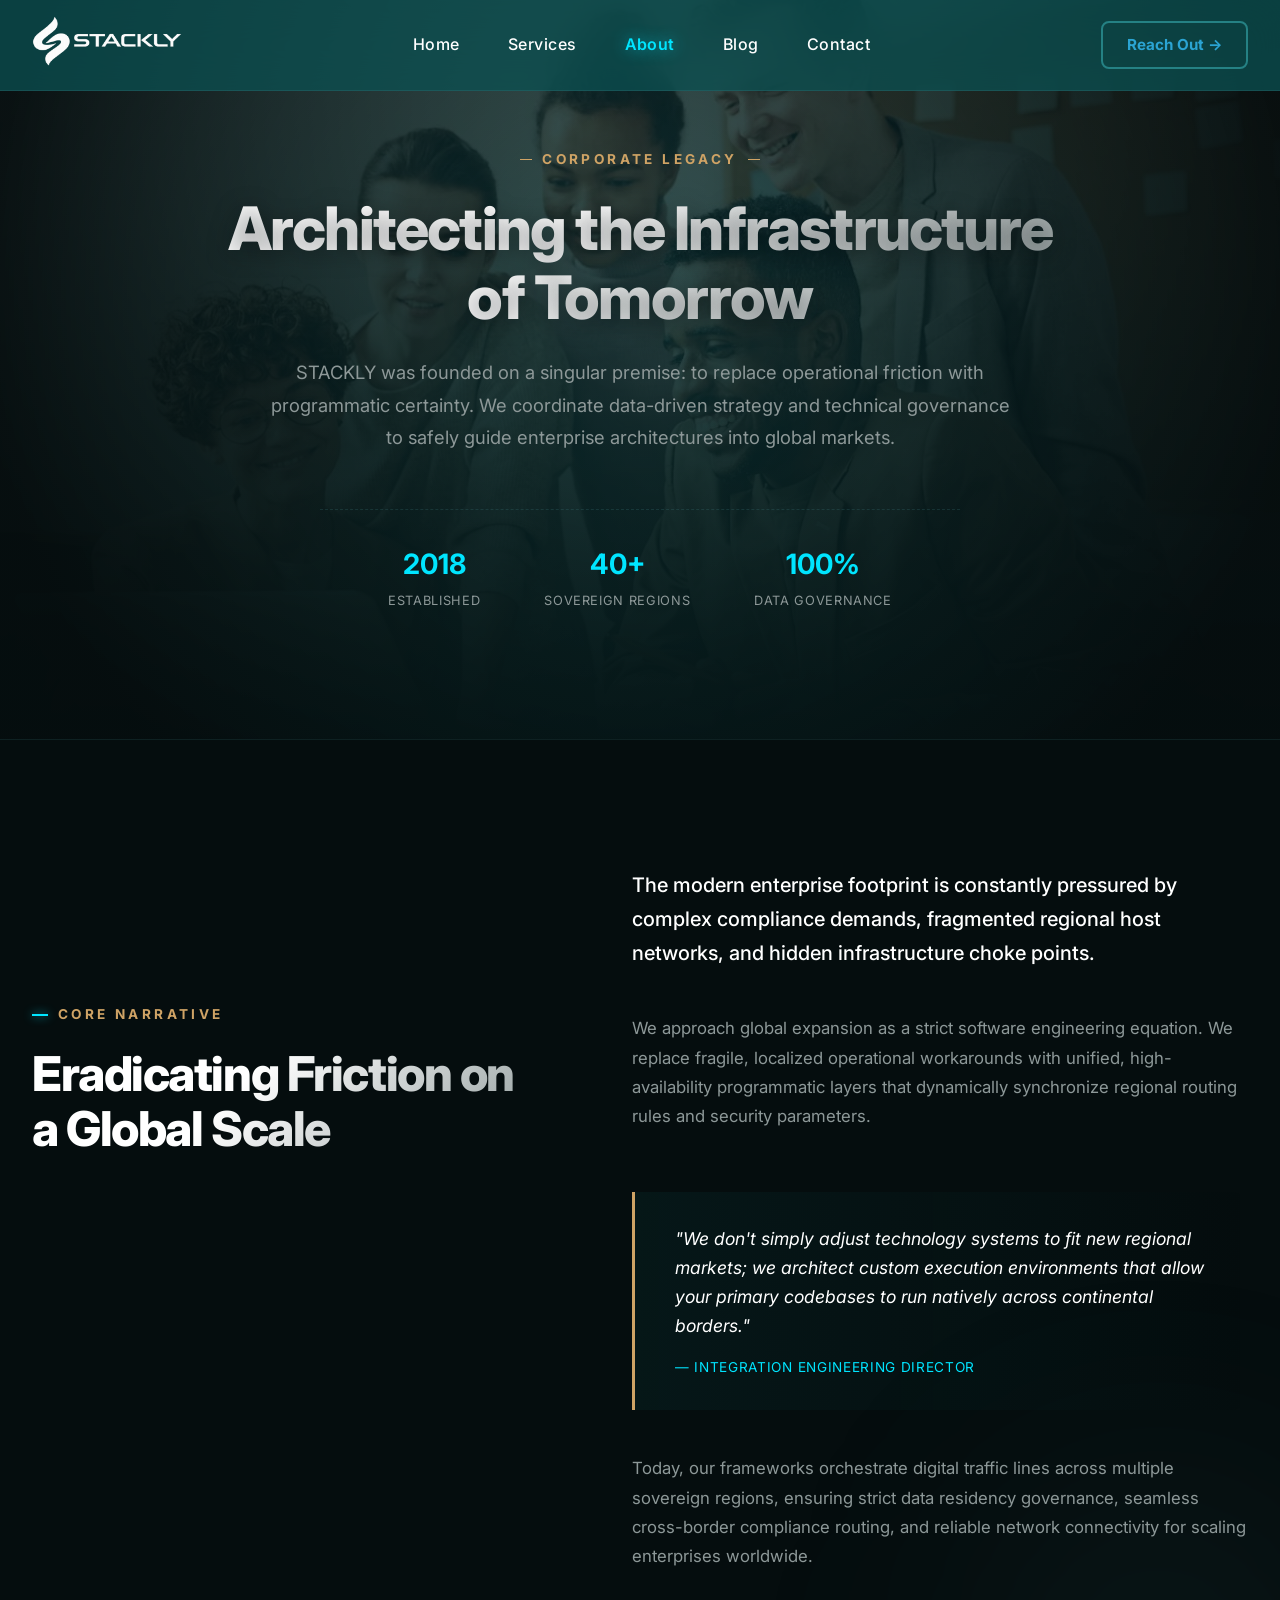
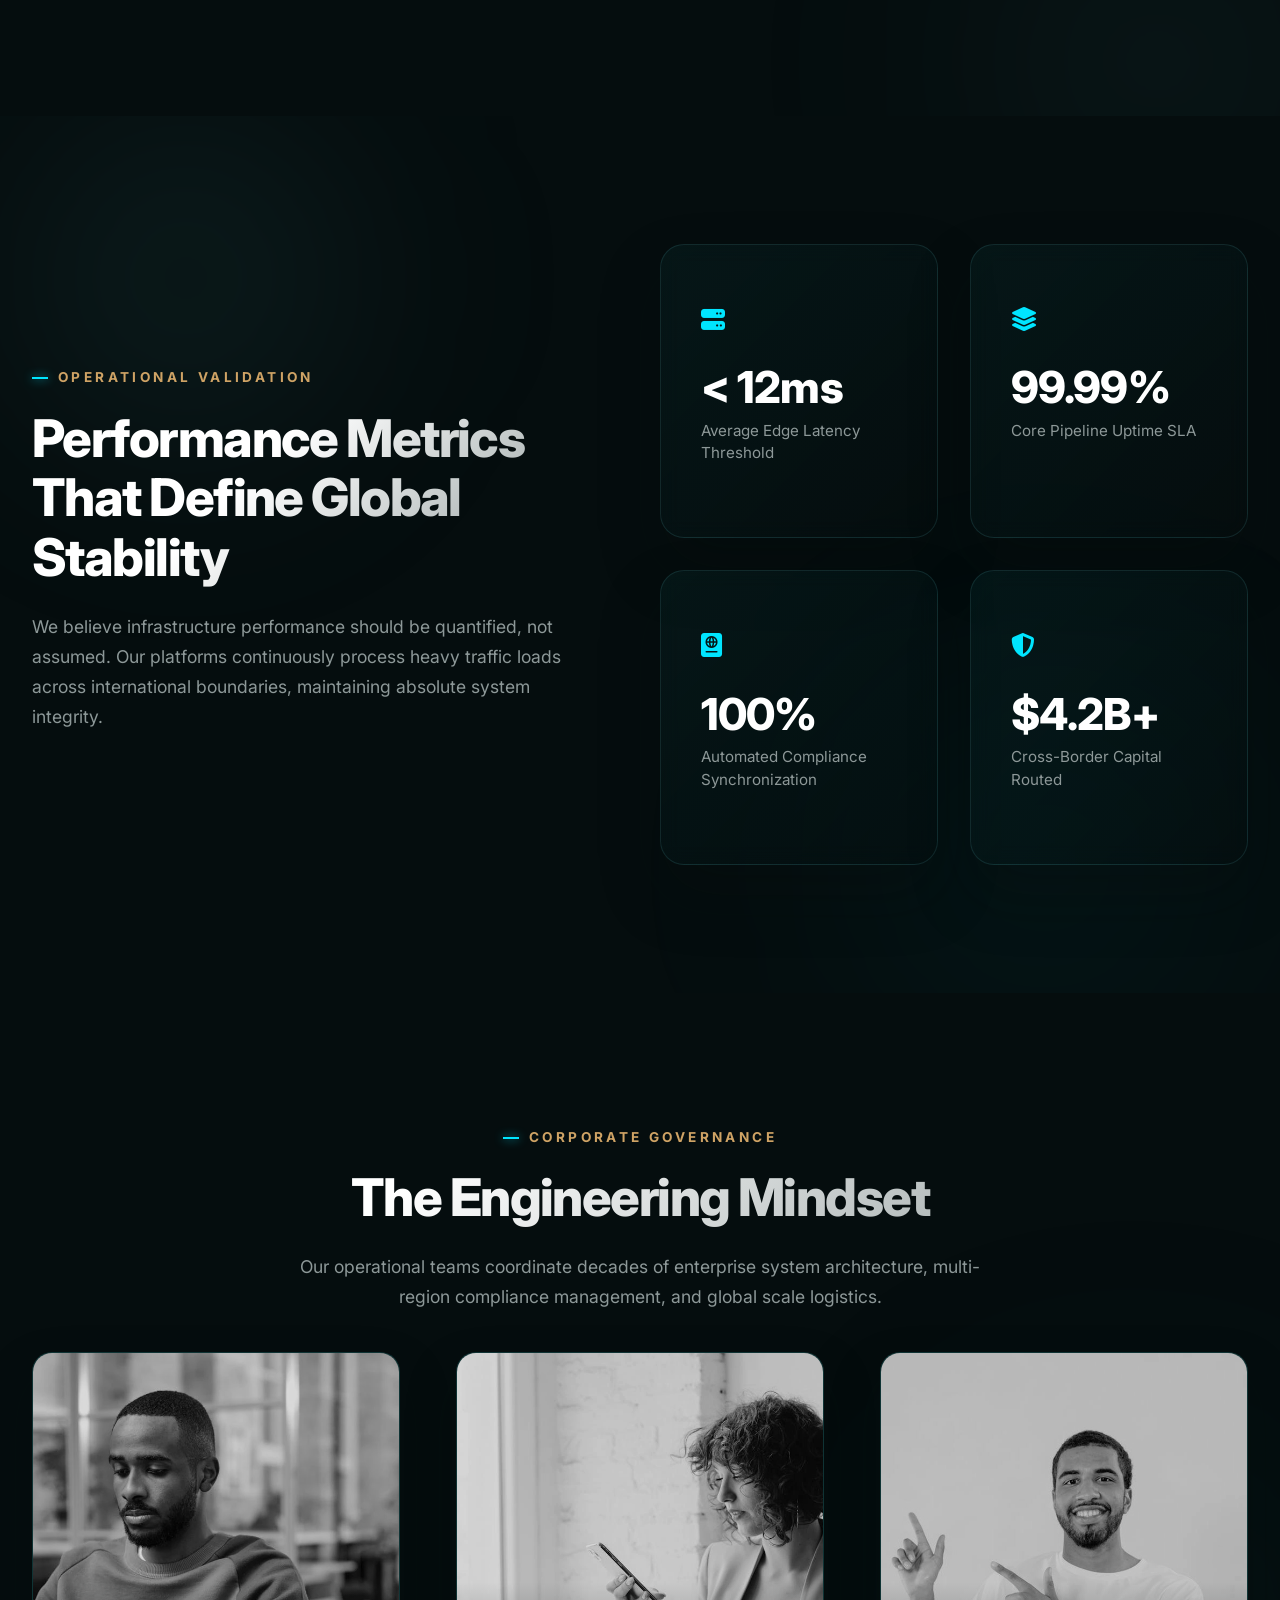
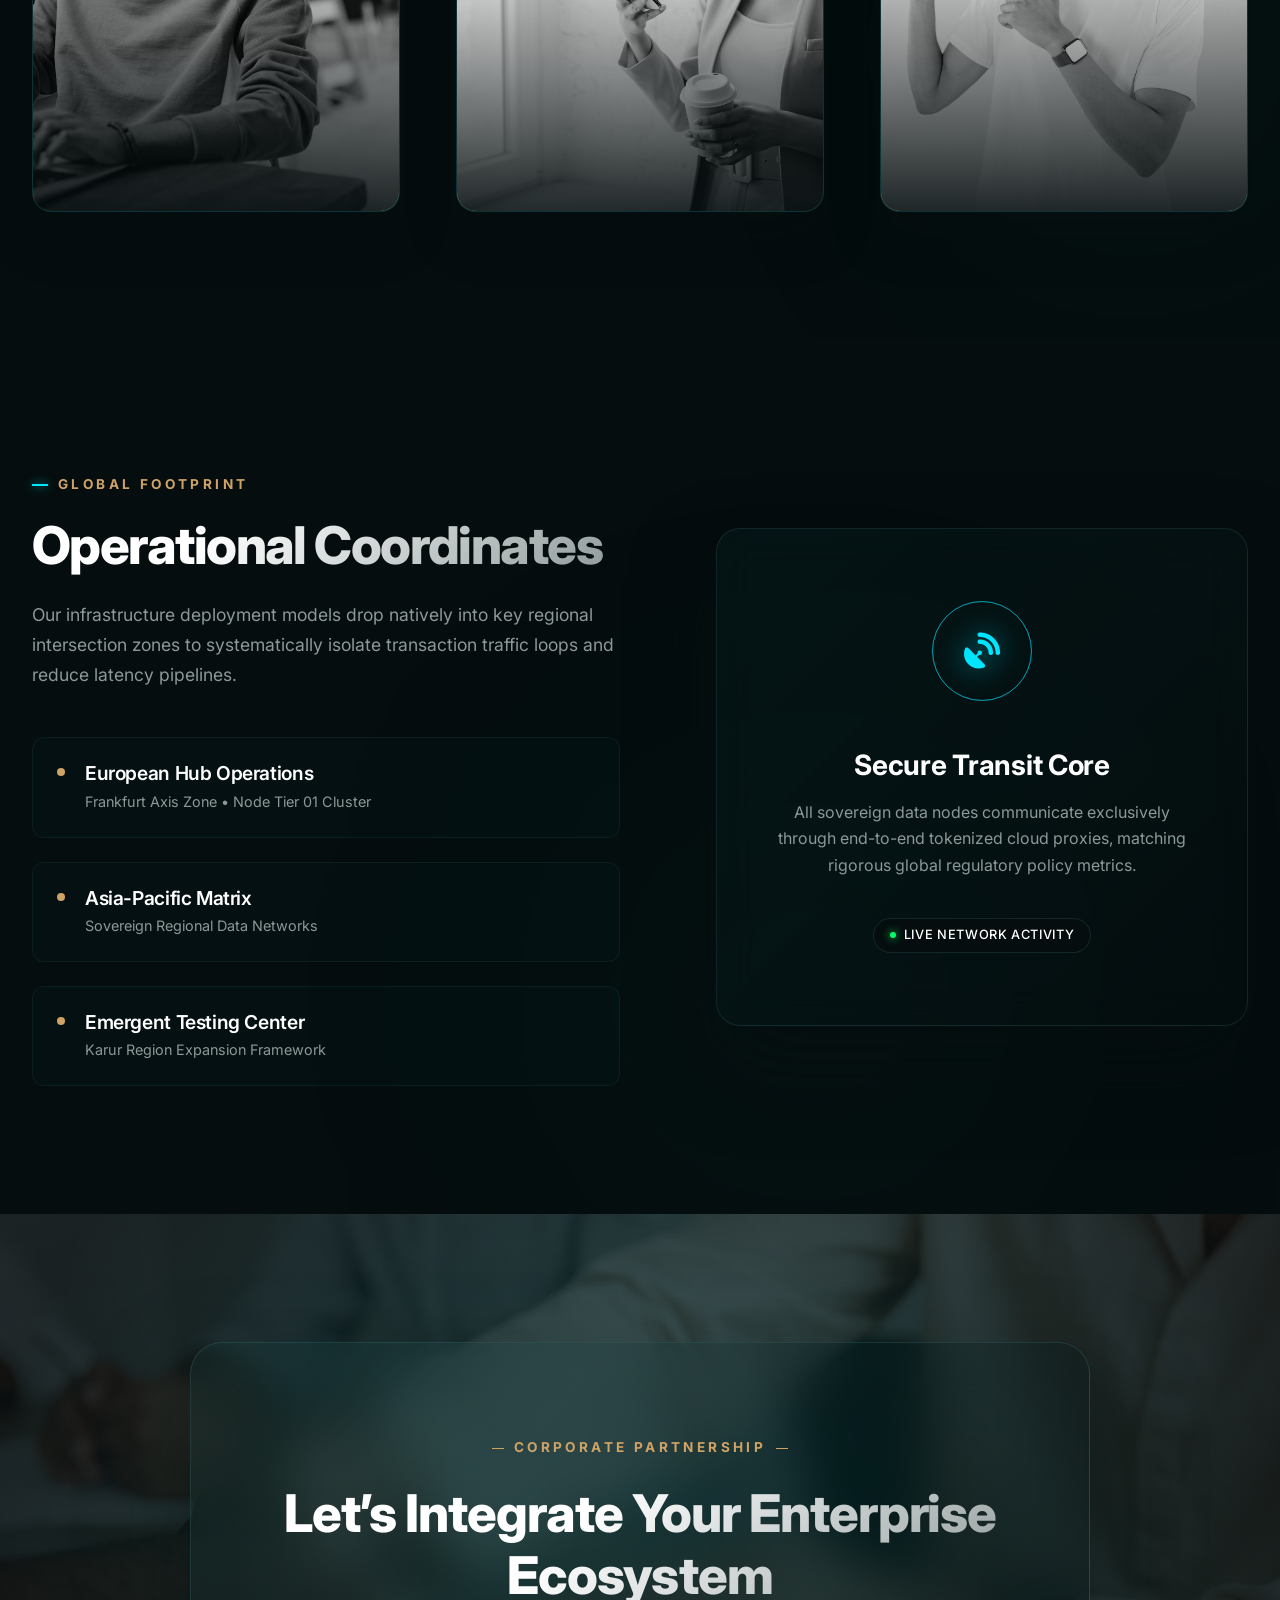
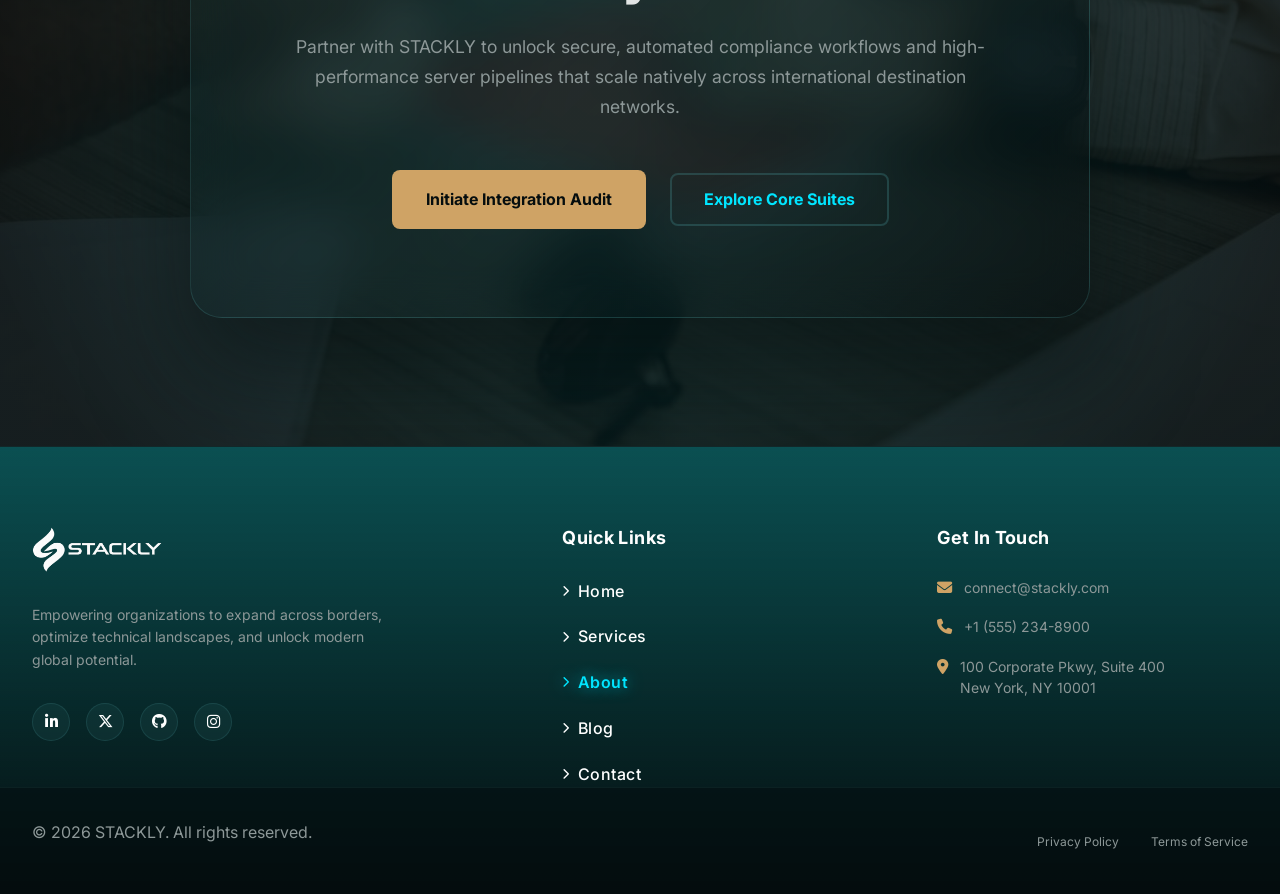
==== commit 4ddb3666: "Add files via upload" ====
--- a/about.html
+++ b/about.html
@@ -231,7 +231,7 @@
         <!-- Leader Node 01 -->
         <div class="leader-stream-node" data-aos="fade-up" data-aos-delay="150">
             <div class="leader-visual-frame">
-                <img src="https://images.unsplash.com/photo-1560250097-0b93528c311a?auto=format&fit=crop&w=600&h=750&q=80" alt="Marcus Vance Profile" class="leader-asset-img">
+                <img src="./assets/m1.webp" alt="Marcus Vance Profile" class="leader-asset-img">
                 <div class="leader-frame-shroud"></div>
                 
                 <!-- Sliding Glass Meta Content Hub Box -->
@@ -246,7 +246,7 @@
         <!-- Leader Node 02 -->
         <div class="leader-stream-node" data-aos="fade-up" data-aos-delay="300">
             <div class="leader-visual-frame">
-                <img src="https://images.unsplash.com/photo-1573496359142-b8d87734a5a2?auto=format&fit=crop&w=600&h=750&q=80" alt="Helena Rostova Profile" class="leader-asset-img">
+                <img src="./assets/w2.webp" alt="Helena Rostova Profile" class="leader-asset-img">
                 <div class="leader-frame-shroud"></div>
                 
                 <!-- Sliding Glass Meta Content Hub Box -->
@@ -261,7 +261,7 @@
         <!-- Leader Node 03 -->
         <div class="leader-stream-node" data-aos="fade-up" data-aos-delay="450">
             <div class="leader-visual-frame">
-                <img src="https://images.unsplash.com/photo-1519085360753-af0119f7cbe7?auto=format&fit=crop&w=600&h=750&q=80" alt="David Kingsley Profile" class="leader-asset-img">
+                <img src="./assets/m4.webp" alt="David Kingsley Profile" class="leader-asset-img">
                 <div class="leader-frame-shroud"></div>
                 
                 <!-- Sliding Glass Meta Content Hub Box -->
@@ -374,8 +374,8 @@
 
             <!-- Conversion Action Triggers -->
             <div class="about-cta-actions">
-                <a href="contact.html" class="btn btn-primary cta-vanguard-btn">Initiate Integration Audit</a>
-                <a href="service.html" class="btn btn-outline cta-secondary-btn">Explore Core Suites</a>
+                <a href="error.html" class="btn btn-primary cta-vanguard-btn">Initiate Integration Audit</a>
+                <a href="error.html" class="btn btn-outline cta-secondary-btn">Explore Core Suites</a>
             </div>
         </div>
     </div>
--- a/about.css
+++ b/about.css
@@ -19,7 +19,7 @@
 .about-hero-parallax-bg {
   position: absolute;
   top: 0; left: 0; width: 100%; height: 100%;
-  background-image: url('https://images.unsplash.com/photo-1486406146926-c627a92ad1ab?auto=format&fit=crop&w=1920&q=80');
+  background-image: url('./assets/team.webp');
   background-size: cover;
   background-position: center;
   background-attachment: fixed; /* Parallax scrolling effect on desktop viewports */
@@ -1160,7 +1160,7 @@
 .about-cta-parallax-bg {
   position: absolute;
   top: 0; left: 0; width: 100%; height: 100%;
-  background-image: url('https://images.unsplash.com/photo-1451187580459-43490279c0fa?auto=format&fit=crop&w=1920&q=80');
+  background-image: url('./assets/cta\ 2.webp');
   background-size: cover;
   background-position: center;
   background-attachment: fixed; /* Parallax shift interaction on desktop viewports */
@@ -1173,8 +1173,8 @@
   position: absolute;
   top: 0; left: 0; width: 100%; height: 100%;
   /* Blends photographic assets smoothly down into core background values */
-  background: radial-gradient(circle at 50% 50%, rgba(11, 80, 82, 0.45) 0%, rgba(5, 13, 14, 0.95) 90%),
-              linear-gradient(180deg, rgba(5, 13, 14, 0.6) 0%, rgba(5, 13, 14, 1) 100%);
+  background: radial-gradient(circle at 50% 50%, rgba(11, 80, 82, 0.45) 0%, rgba(5, 13, 14, 0.75) 90%),
+              linear-gradient(180deg, rgba(5, 13, 14, 0.5) 0%, rgba(5, 13, 14, 0.7) 100%);
   z-index: 2;
   pointer-events: none;
 }
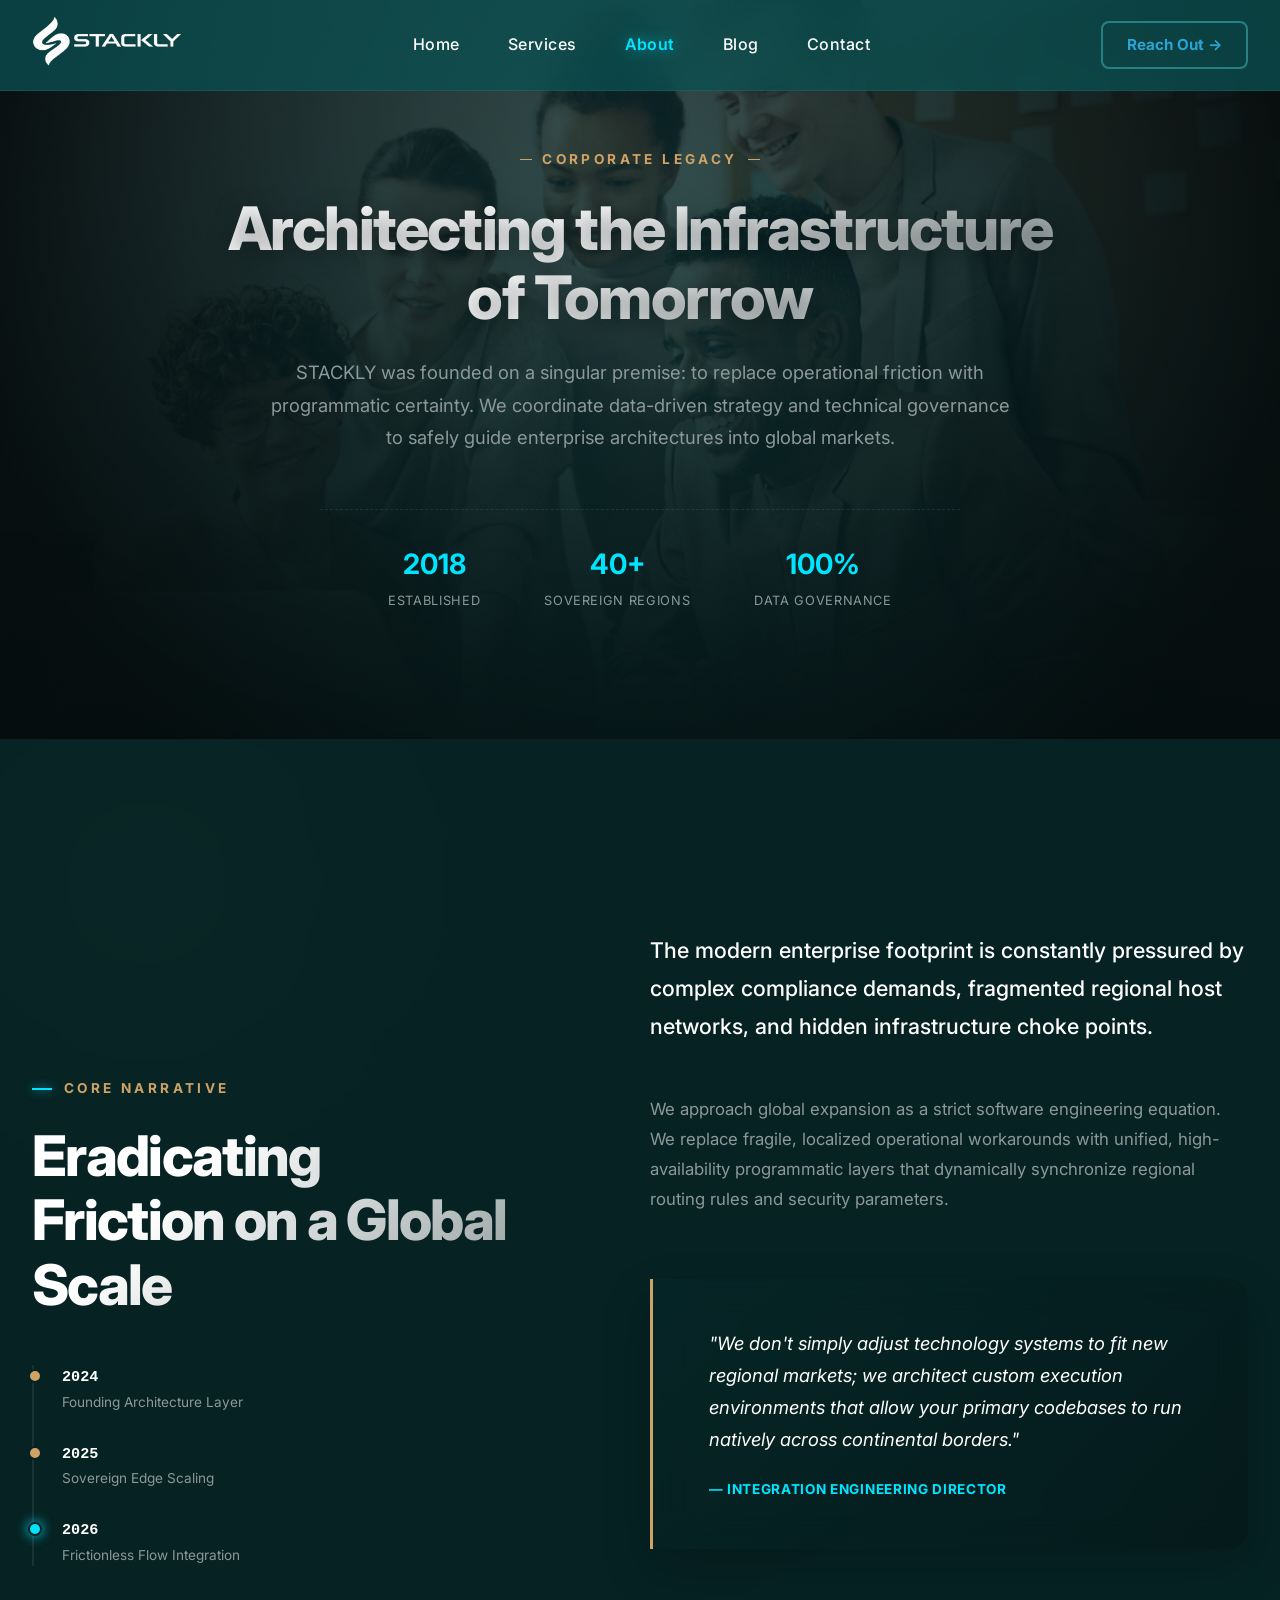
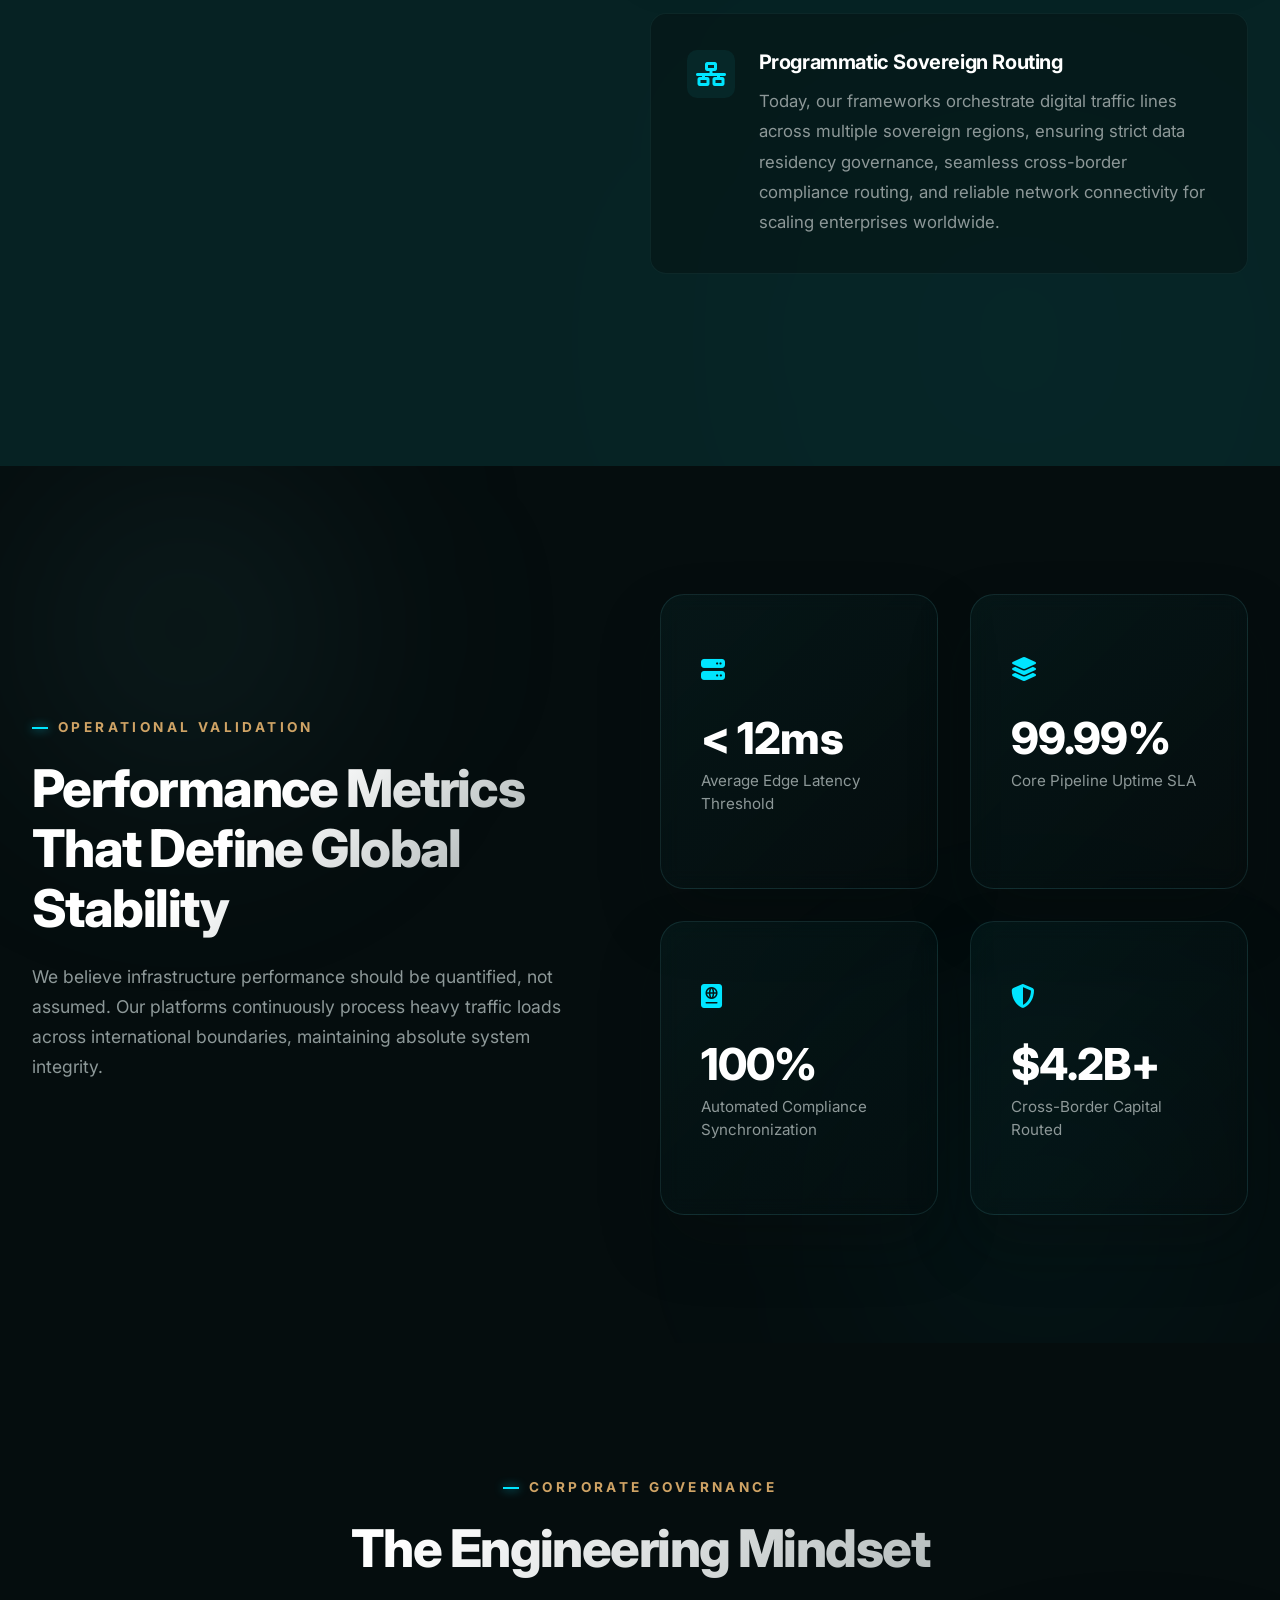
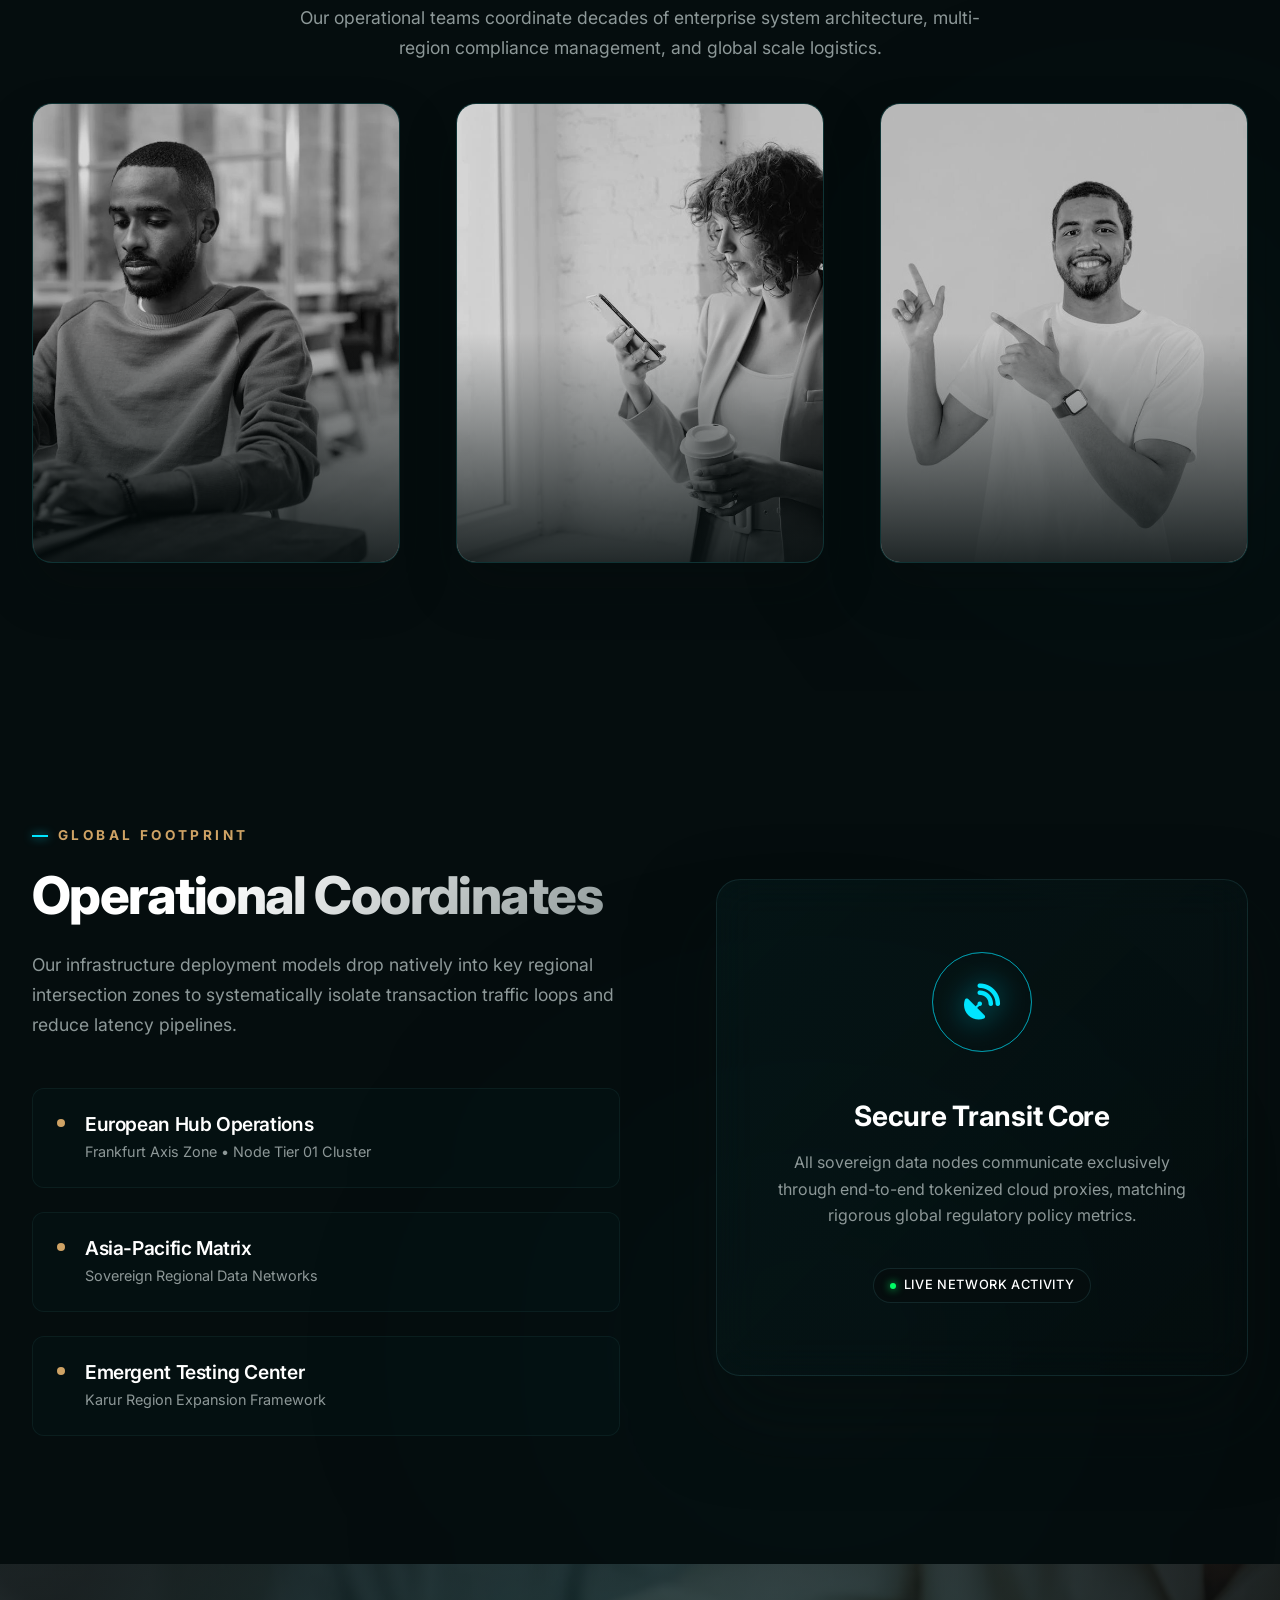
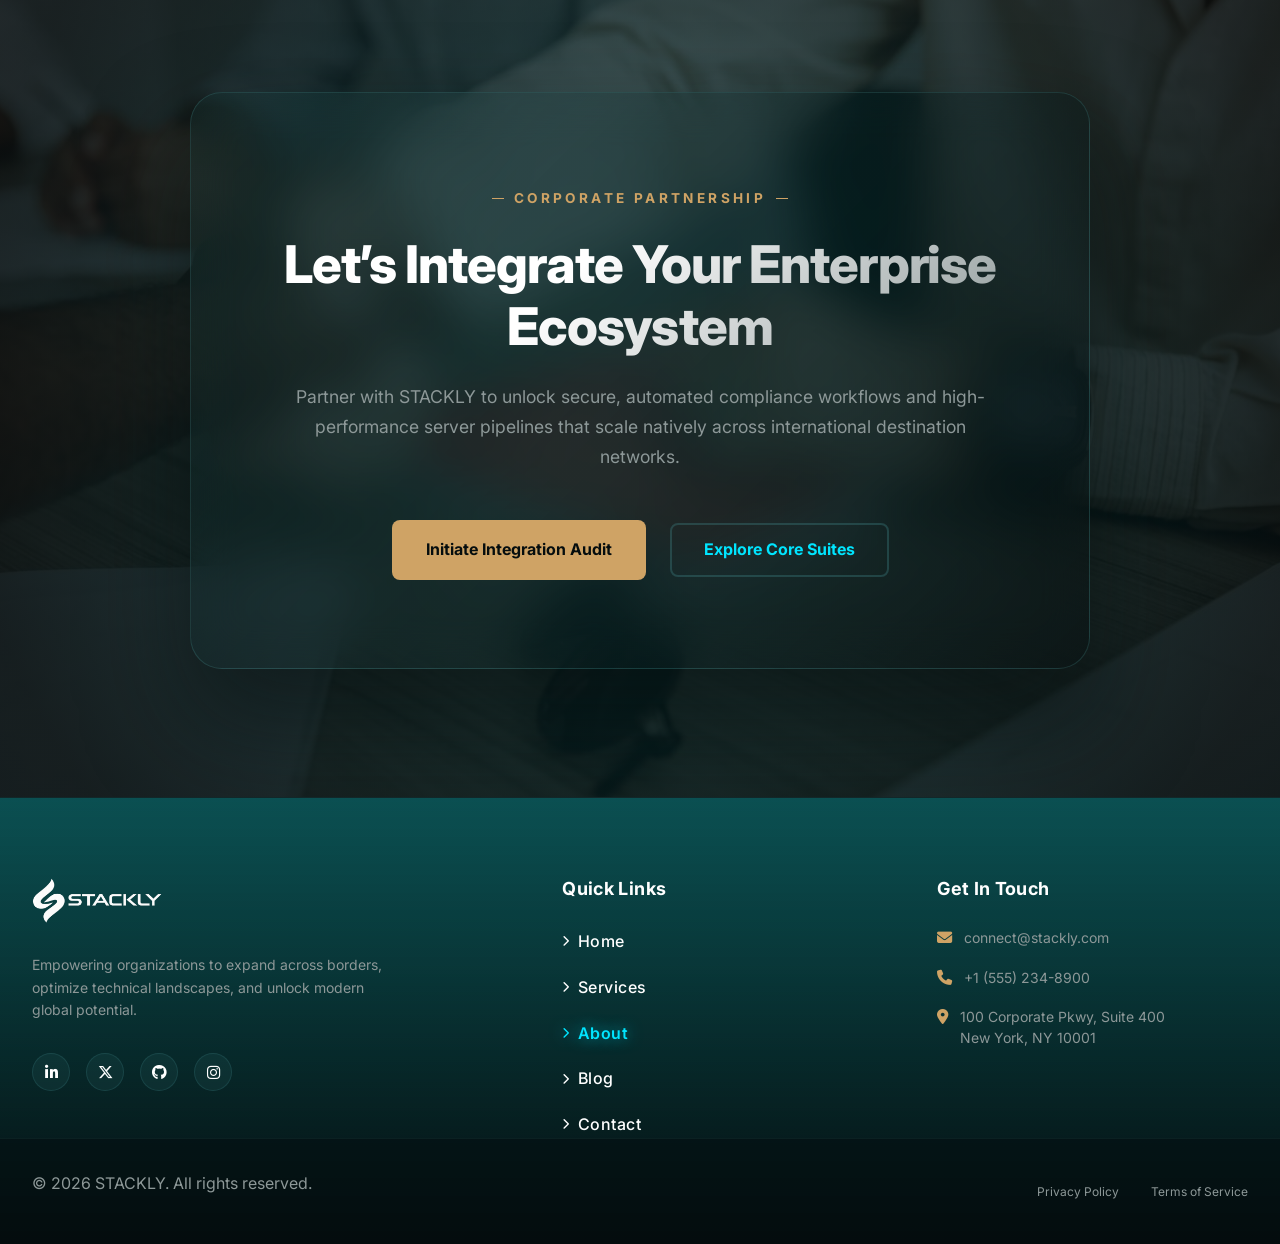
==== commit 4d7d0f80: "Add files via upload" ====
--- a/about.html
+++ b/about.html
@@ -101,53 +101,73 @@
 
 
 
-
-    <section class="about-purpose-section" data-aos="fade-up">
-        <!-- Subtle background layout glow accent -->
-        <div class="purpose-glow-orb"></div>
-
-        <div class="container purpose-split-grid">
-
-            <!-- Left Side Column: Sticky Anchored Heading -->
-            <div class="purpose-heading-column">
-                <div class="sticky-header-wrapper">
-                    <span class="purpose-subtitle">Core Narrative</span>
-                    <h2 class="purpose-main-title">Eradicating Friction on a Global Scale</h2>
-                </div>
-            </div>
-
-            <!-- Right Side Column: Rich Corporate Prose & Milestones -->
-            <div class="purpose-text-column" data-aos="fade-left" data-aos-delay="200">
-                <p class="purpose-lead-text">
-                    The modern enterprise footprint is constantly pressured by complex compliance demands, fragmented
-                    regional host networks, and hidden infrastructure choke points.
+<!-- Enhanced Parallax Asymmetric Story & Purpose Section -->
+<section class="about-purpose-section" id="story-matrix-hub">
+    <!-- Layered layout ambient backdrop flows -->
+    <div class="purpose-glow-orb pattern-one"></div>
+    <div class="purpose-glow-orb pattern-two"></div>
+
+    <div class="container purpose-split-grid">
+
+        <!-- Left Column Axis: Sticky Anchored Heading & Interactive Timeline -->
+        <div class="purpose-heading-column" data-aos="fade-right" data-aos-duration="1200">
+            <div class="sticky-header-wrapper">
+                <span class="purpose-subtitle">Core Narrative</span>
+                <h2 class="purpose-main-title">Eradicating Friction on a Global Scale</h2>
+                
+                <!-- Classy Micro-Timeline Widget Track -->
+                <div class="purpose-timeline-widget">
+                    <div class="timeline-node active">
+                        <span class="node-year">2024</span>
+                        <span class="node-lbl">Founding Architecture Layer</span>
+                    </div>
+                    <div class="timeline-node active">
+                        <span class="node-year">2025</span>
+                        <span class="node-lbl">Sovereign Edge Scaling</span>
+                    </div>
+                    <div class="timeline-node current">
+                        <span class="node-year">2026</span>
+                        <span class="node-lbl">Frictionless Flow Integration</span>
+                    </div>
+                </div>
+            </div>
+        </div>
+
+        <!-- Right Column Axis: Parallax Prose Elements & Staggered Cards -->
+        <div class="purpose-text-column">
+            
+            <p class="purpose-lead-text" data-aos="fade-up" data-aos-duration="1000" data-aos-delay="100">
+                The modern enterprise footprint is constantly pressured by complex compliance demands, fragmented regional host networks, and hidden infrastructure choke points.
+            </p>
+
+            <p class="purpose-body-text" data-aos="fade-up" data-aos-duration="1000" data-aos-delay="200">
+                We approach global expansion as a strict software engineering equation. We replace fragile, localized operational workarounds with unified, high-availability programmatic layers that dynamically synchronize regional routing rules and security parameters.
+            </p>
+
+            <!-- Premium Inverted Glassmorphic Quote Box Frame -->
+            <blockquote class="purpose-executive-callout" data-aos="zoom-in-up" data-aos-duration="1400" data-aos-delay="300">
+                <div class="callout-glass-overlay"></div>
+                <p class="callout-quote-content">
+                    "We don't simply adjust technology systems to fit new regional markets; we architect custom execution environments that allow your primary codebases to run natively across continental borders."
                 </p>
-
-                <p class="purpose-body-text">
-                    We approach global expansion as a strict software engineering equation. We replace fragile,
-                    localized operational workarounds with unified, high-availability programmatic layers that
-                    dynamically synchronize regional routing rules and security parameters.
-                </p>
-
-                <!-- Premium Inverted Quote Shroud Box -->
-                <blockquote class="purpose-executive-callout">
-                    "We don't simply adjust technology systems to fit new regional markets; we architect custom
-                    execution environments that allow your primary codebases to run natively across continental
-                    borders."
-                    <cite class="callout-author">— Integration Engineering Director</cite>
-                </blockquote>
-
-                <p class="purpose-body-text">
-                    Today, our frameworks orchestrate digital traffic lines across multiple sovereign regions, ensuring
-                    strict data residency governance, seamless cross-border compliance routing, and reliable network
-                    connectivity for scaling enterprises worldwide.
-                </p>
-            </div>
-
-        </div>
-    </section>
-
-
+                <cite class="callout-author">— Integration Engineering Director</cite>
+            </blockquote>
+
+            <!-- Secondary Narrative Block -->
+            <div class="purpose-insight-card" data-aos="fade-up" data-aos-duration="1200" data-aos-delay="400">
+                <div class="insight-icon-frame"><i class="fa-solid fa-network-wired"></i></div>
+                <div class="insight-content">
+                    <h4>Programmatic Sovereign Routing</h4>
+                    <p class="purpose-body-text" style="margin-bottom: 0;">
+                        Today, our frameworks orchestrate digital traffic lines across multiple sovereign regions, ensuring strict data residency governance, seamless cross-border compliance routing, and reliable network connectivity for scaling enterprises worldwide.
+                    </p>
+                </div>
+            </div>
+            
+        </div>
+
+    </div>
+</section>
 
 
 
--- a/about.css
+++ b/about.css
@@ -184,65 +184,73 @@
 
 
 
-
-/* ==========================================================================
-   PREMIUM ASYMMETRIC STORY & PURPOSE SYSTEM
+/* ==========================================================================
+   PREMIUM ASYMMETRIC PARALLAX STORY SYSTEM
    ========================================================================== */
 .about-purpose-section {
-  background-color: #050d0e; /* Fixed locked dark baseline background */
-  padding: 8rem 0;
+  background-color: var(--primary-100, #062223);
+  padding: 12rem 0;
   position: relative;
   overflow: hidden;
   z-index: 10;
 }
 
+/* Layered depth ambient layout backdrop glows */
 .purpose-glow-orb {
   position: absolute;
-  bottom: -20%;
-  right: -10%;
-  width: 500px;
-  height: 500px;
   border-radius: 50%;
-  background: radial-gradient(circle, rgba(71, 146, 148, 0.12) 0%, transparent 70%);
-  filter: blur(120px);
   pointer-events: none;
   z-index: 1;
+  mix-blend-mode: screen;
+}
+
+.purpose-glow-orb.pattern-one {
+  bottom: -15%; right: -5%; width: 650px; height: 650px;
+  background: radial-gradient(circle, rgba(0, 229, 255, 0.06) 0%, transparent 65%);
+  filter: blur(140px);
+}
+
+.purpose-glow-orb.pattern-two {
+  top: -10%; left: -10%; width: 550px; height: 550px;
+  background: radial-gradient(circle, rgba(207, 163, 101, 0.04) 0%, transparent 65%);
+  filter: blur(120px);
 }
 
 .purpose-split-grid {
   display: grid;
   grid-template-columns: 0.9fr 1.1fr;
-  gap: 6rem;
+  gap: 8rem;
   align-items: flex-start;
   position: relative;
   z-index: 5;
 }
 
 /* ==========================================================================
-   LEFT COLUMN: STICKY ANCHORED TYPOGRAPHY
+   LEFT COLUMN: STICKY GRID TIMELINE INTERACTION
    ========================================================================== */
 .purpose-heading-column {
   position: sticky;
-  top: 130px; /* Secure positioning coordinates below fixed website main header */
+  top: 140px;
+  will-change: transform;
 }
 
 .purpose-subtitle {
   display: inline-flex;
   align-items: center;
-  gap: 10px;
+  gap: 12px;
   font-family: var(--font-body, 'Inter', sans-serif);
   color: var(--secondary-gold, #cfa365);
   font-weight: 700;
   font-size: 0.85rem;
   text-transform: uppercase;
-  letter-spacing: 0.25em; /* Luxury corporate tracking tracking */
-  margin-bottom: 1.25rem;
+  letter-spacing: 0.25em;
+  margin-bottom: 1.5rem;
 }
 
 .purpose-subtitle::before {
   content: '';
   display: inline-block;
-  width: 16px;
+  width: 20px;
   height: 2px;
   background-color: var(--secondary-cyan, #00e5ff);
   box-shadow: 0 0 10px rgba(0, 229, 255, 0.8);
@@ -250,31 +258,82 @@
 
 .purpose-main-title {
   font-family: var(--font-heading, 'Plus Jakarta Sans', sans-serif);
-  font-size: 3rem;
+  font-size: 3.5rem;
   font-weight: 800;
   line-height: 1.15;
   letter-spacing: -0.03em;
-  
-  /* High-end metallic text gradient mask */
-  background: linear-gradient(135deg, #ffffff 40%, var(--neutral-grey, #8d9898) 100%);
+  margin-bottom: 3rem;
+  background: linear-gradient(135deg, #ffffff 30%, var(--neutral-grey, #8d9898) 100%);
   -webkit-background-clip: text;
   -webkit-text-fill-color: transparent;
   background-clip: text;
 }
 
-/* ==========================================================================
-   RIGHT COLUMN: EDITORIAL PROSE RUNS
+/* --- Premium Micro-Timeline Array --- */
+.purpose-timeline-widget {
+  display: flex;
+  flex-direction: column;
+  gap: 1.75rem;
+  border-left: 2px solid rgba(141, 152, 152, 0.15);
+  padding-left: 1.75rem;
+  position: relative;
+}
+
+.timeline-node {
+  display: flex;
+  flex-direction: column;
+  position: relative;
+  transition: transform 0.3s ease;
+}
+
+.timeline-node::before {
+  content: '';
+  position: absolute;
+  left: calc(-1.75rem - 6px); top: 4px;
+  width: 10px; height: 10px;
+  border-radius: 50%;
+  background-color: var(--neutral-dark-grey, #3c4a4b);
+  border: 2px solid var(--primary-100, #062223);
+  transition: all 0.4s cubic-bezier(0.16, 1, 0.3, 1);
+}
+
+.timeline-node.active::before { background-color: var(--secondary-gold); }
+.timeline-node.current::before {
+  background-color: var(--secondary-cyan);
+  box-shadow: 0 0 12px var(--secondary-cyan);
+}
+
+.node-year {
+  font-family: 'Orbitron', monospace;
+  font-size: 0.95rem;
+  font-weight: 700;
+  color: #ffffff;
+}
+
+.node-lbl {
+  font-family: var(--font-body);
+  font-size: 0.85rem;
+  color: var(--neutral-grey);
+  margin-top: 0.15rem;
+}
+
+.timeline-node:hover {
+  transform: translateX(4px);
+}
+
+/* ==========================================================================
+   RIGHT COLUMN: TEXT VIEWPORTS & GLASS CARDS
    ========================================================================== */
 .purpose-text-column {
   display: flex;
   flex-direction: column;
-  gap: 1.75rem;
+  gap: 2rem;
 }
 
 .purpose-lead-text {
   font-family: var(--font-body, 'Inter', sans-serif);
-  font-size: 1.25rem;
-  line-height: 1.7;
+  font-size: 1.35rem;
+  line-height: 1.75;
   color: var(--neutral-white, #ffffff);
   font-weight: 500;
 }
@@ -282,36 +341,94 @@
 .purpose-body-text {
   font-family: var(--font-body, 'Inter', sans-serif);
   font-size: 1.05rem;
+  line-height: 1.8;
+  color: var(--neutral-grey, #8d9898);
+}
+
+/* Glassmorphic Callout Panel Layout Box */
+.purpose-executive-callout {
+  position: relative;
+  background: linear-gradient(135deg, rgba(11, 80, 82, 0.08) 0%, rgba(5, 13, 14, 0.35) 100%);
+  border-left: 3px solid var(--secondary-gold, #cfa365);
+  border-radius: 0 20px 20px 0;
+  padding: 3rem 3.5rem;
+  margin: 1rem 0;
+  overflow: hidden;
+  box-shadow: 0 20px 50px rgba(0, 0, 0, 0.2);
+  transition: border-color 0.4s ease, transform 0.4s ease;
+}
+
+.callout-glass-overlay {
+  position: absolute;
+  top: 0; left: 0; width: 100%; height: 100%;
+  backdrop-filter: blur(16px);
+  -webkit-backdrop-filter: blur(16px);
+  z-index: 1;
+}
+
+.callout-quote-content {
+  font-family: var(--font-body);
+  font-size: 1.15rem;
   line-height: 1.75;
-  color: var(--neutral-grey, #8d9898);
-}
-
-/* High-End Executive Blockquote Accent Frame */
-.purpose-executive-callout {
-  background: linear-gradient(90deg, rgba(11, 80, 82, 0.15) 0%, transparent 100%);
-  border-left: 3px solid var(--secondary-gold, #cfa365); /* Elegant gold line replaces heavy boxes */
-  padding: 2rem 2.5rem;
-  margin: 1rem 0;
-  border-radius: 0 16px 16px 0;
-}
-
-.purpose-executive-callout {
-  font-family: var(--font-body, 'Inter', sans-serif);
-  font-size: 1.1rem;
-  line-height: 1.65;
   color: #ffffff;
   font-style: italic;
+  position: relative;
+  z-index: 2;
 }
 
 .callout-author {
   display: block;
-  font-family: var(--font-heading, 'Plus Jakarta Sans', sans-serif);
+  font-family: var(--font-heading);
   font-size: 0.85rem;
+  font-weight: 700;
   color: var(--secondary-cyan, #00e5ff);
   text-transform: uppercase;
   letter-spacing: 0.05em;
   font-style: normal;
+  margin-top: 1.5rem;
+  position: relative;
+  z-index: 2;
+}
+
+.purpose-executive-callout:hover {
+  border-color: var(--secondary-cyan, #00e5ff);
+  transform: translateY(-2px);
+}
+
+/* Secondary Narrative Insight Card Blueprint */
+.purpose-insight-card {
+  display: flex;
+  gap: 24px;
+  background-color: rgba(5, 13, 14, 0.4);
+  border: 1px solid rgba(71, 146, 148, 0.12);
+  border-radius: 16px;
+  padding: 2.25rem;
   margin-top: 1rem;
+  transition: border-color 0.4s ease;
+}
+
+.purpose-insight-card:hover {
+  border-color: rgba(0, 229, 255, 0.25);
+}
+
+.insight-icon-frame {
+  font-size: 1.5rem;
+  color: var(--secondary-cyan);
+  width: 48px; height: 48px;
+  background-color: rgba(11, 80, 82, 0.25);
+  border-radius: 10px;
+  display: flex;
+  align-items: center;
+  justify-content: center;
+  flex-shrink: 0;
+}
+
+.insight-content h4 {
+  font-family: var(--font-heading);
+  font-size: 1.25rem;
+  font-weight: 700;
+  color: #ffffff;
+  margin-bottom: 0.75rem;
 }
 
 /* ==========================================================================
@@ -319,51 +436,72 @@
    ========================================================================== */
 @media (max-width: 768px) {
   .about-purpose-section {
-    padding: 5rem 0;
+    padding: 7rem 0;
   }
 
   .purpose-split-grid {
-    grid-template-columns: 1fr; /* Flatten asymmetric tracks seamlessly on mobile */
-    gap: 3rem;
-    padding: 0 1.25rem;
+    grid-template-columns: 1fr;
+    gap: 4rem;
+    padding: 0 1.5rem;
   }
 
   .purpose-heading-column {
     position: relative;
-    top: 0; /* Release sticky layout pins for clean natural scrolling rules on mobile viewports */
+    top: 0;
     text-align: center;
-  }
-
-  .purpose-subtitle {
-    font-size: 0.75rem;
-    letter-spacing: 0.2em;
+    display: flex;
+    flex-direction: column;
+    align-items: center;
+  }
+
+  .purpose-main-title {
+    font-size: 2.5rem;
+    line-height: 1.2;
+    margin-bottom: 2rem;
+  }
+
+  /* Compresses timeline horizontally to balance mobile width restrictions */
+  .purpose-timeline-widget {
+    flex-direction: row;
+    border-left: none;
+    border-bottom: 2px solid rgba(141, 152, 152, 0.15);
+    padding-left: 0;
+    padding-bottom: 1.5rem;
+    width: 100%;
     justify-content: center;
-    width: 100%;
-  }
-
-  .purpose-main-title {
-    font-size: 2.25rem;
-    line-height: 1.25;
+    gap: 2rem;
+  }
+
+  .timeline-node::before {
+    left: 50%; top: auto; bottom: calc(-1.5rem - 6px);
+    transform: translateX(-50%);
+  }
+  
+  .timeline-node:hover {
+    transform: translateY(-2px);
   }
 
   .purpose-lead-text {
-    font-size: 1.1rem;
-    line-height: 1.6;
+    font-size: 1.2rem;
+    line-height: 1.65;
     text-align: center;
   }
 
   .purpose-body-text {
-    font-size: 0.95rem;
-    line-height: 1.65;
+    font-size: 1rem;
+    line-height: 1.7;
   }
 
   .purpose-executive-callout {
-    padding: 1.5rem;
-    font-size: 1rem;
-    line-height: 1.55;
-  }
-}
-
+    padding: 2rem 1.75rem;
+  }
+
+  .purpose-insight-card {
+    flex-direction: column;
+    gap: 16px;
+    padding: 1.75rem;
+  }
+}
 
 
 
